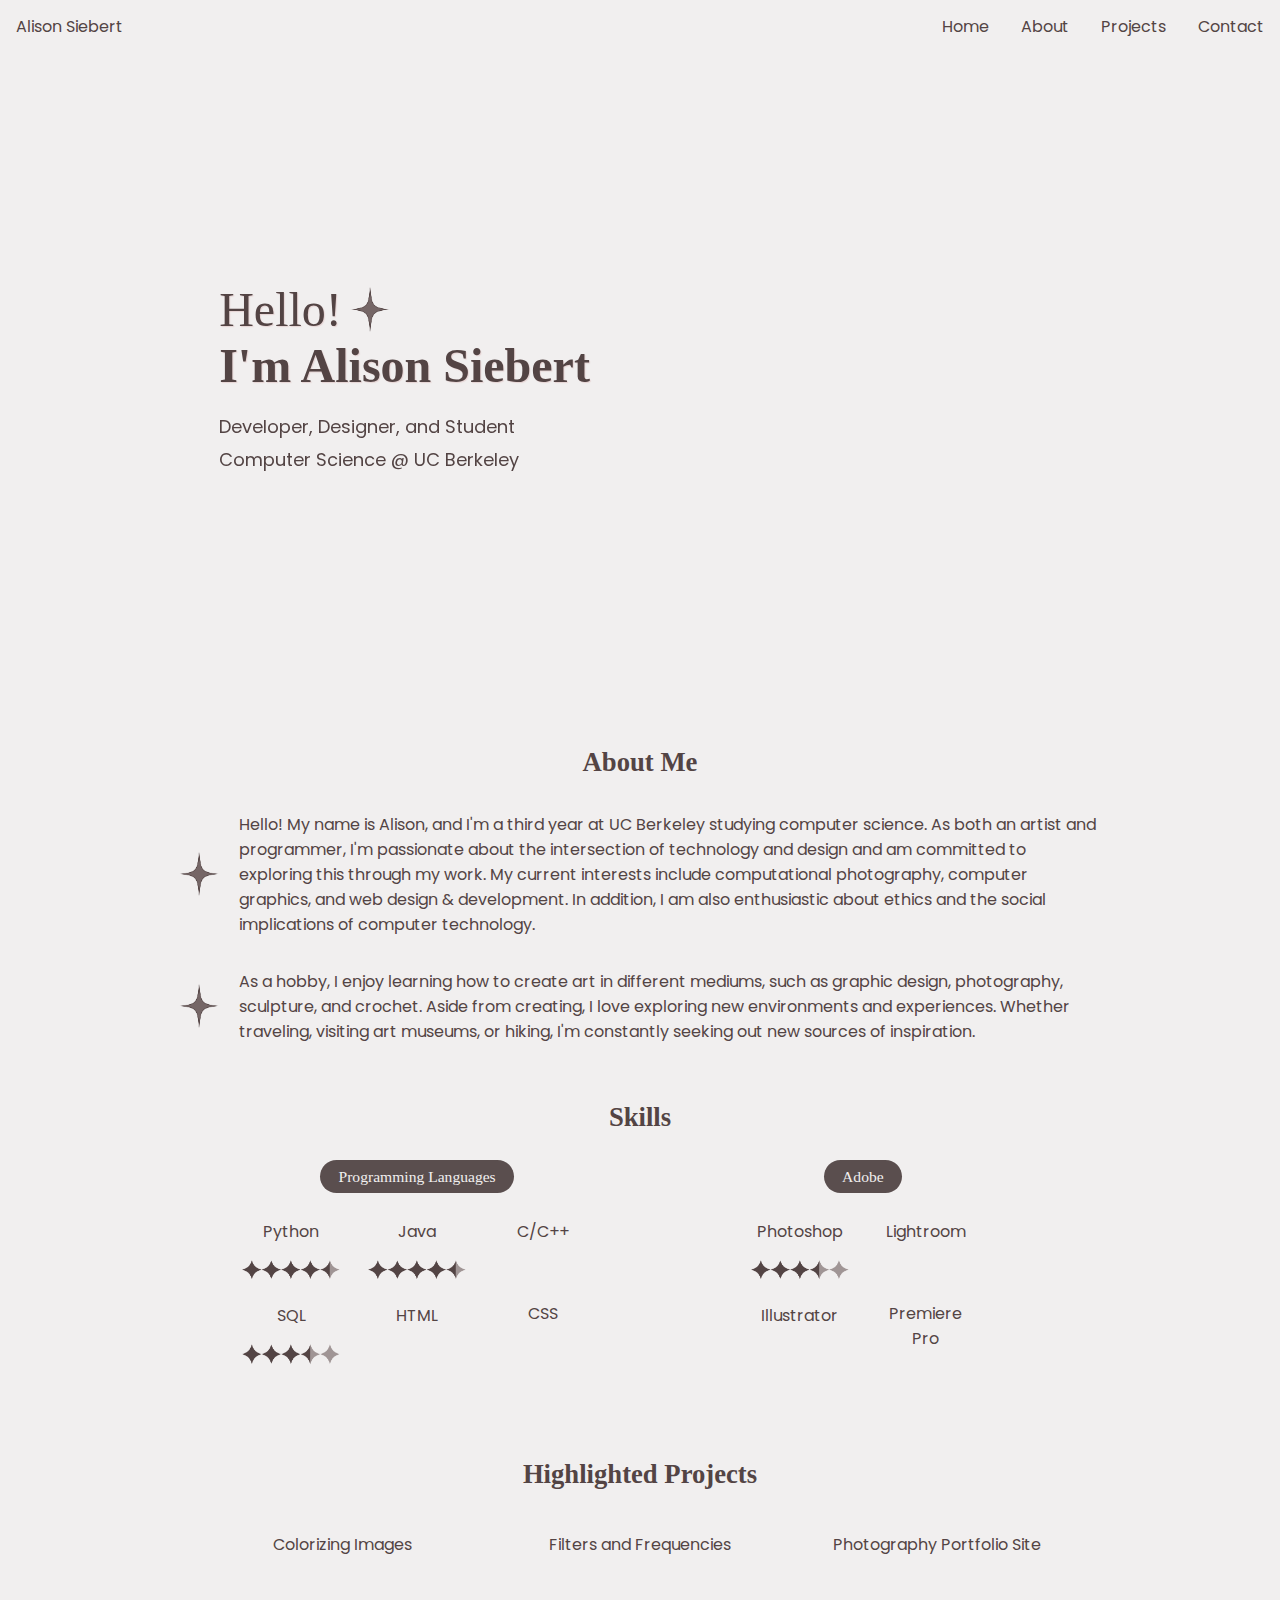
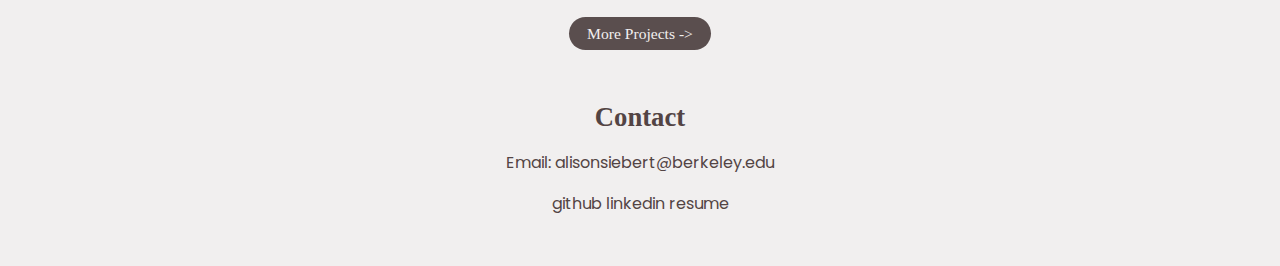
==== index.html @ b18b6dfb "Added button links and animation" ====
<!DOCTYPE html>
<html>
<head>
    <title>Alison Siebert</title>
    <link rel="icon" type="image/x-icon" href="assets/images/faviconc.png">
    <link rel="stylesheet" type="text/css" href="assets/css/style.css">
    <link rel="preconnect" href="https://fonts.googleapis.com">
    <link rel="preconnect" href="https://fonts.gstatic.com" crossorigin>
    <link href="https://fonts.googleapis.com/css2?family=Poppins:wght@400;500;700&family=Work+Sans:wght@300;400;500;600;700;800&display=swap" rel="stylesheet">
<head>
<body>
    <!--NAVIGATION BAR-->
    <div class="navbar">
        <a href="index.html">Alison Siebert</a>
        <div class="nav-right">
            <a href="index.html" id="curr-page">Home</a>
            <a href="#About">About</a>
            <a href="#Projects">Projects</a>
            <a href="#Contact">Contact</a>
            </div>
        </div>
    </div>

    <!--CONTENT-->
    <div class="content">
  
        <div class="home">
            <div class="home-text">
                <div class="container">
                    <h1 class="light">Hello!</h1> 
                    <img src="assets/images/star-medium.png" alt="" width="40px">
                </div>
                
                <h1><b>I'm Alison Siebert</b></h1>
                <p id="desc">Developer, Designer, and Student</p>
                <p id="desc">Computer Science @ UC Berkeley</p>
                
                <div class="sidexside">
                    <a href=""><img src="assets/images/email.png" alt="" width="70" class="button"></a>
                    <a href="https://github.com/asieb18"><img src="assets/images/g.png" alt="" width="70" class="button"></a>
                    <a href="http://linkedin.com/in/alison-siebert"><img src="assets/images/linkedin.png" alt="" width="70" class="button"></a>
                </div>
            </div>
            <div class="home-img">
                <img src="assets/images/campanile.jfif" alt="" width="700px" id="sather">
            </div>
        </div>


        <br id ="About">
        <br>
        <br>
        <br>
        <div id="title">
            <!--ABOUT ME: INTRODUCTION-->
            <center>
                <h2>About Me</h2></center>

                <div class="intro-text">
                    <div class="container">
                        <img src="assets/images/star-medium.png" alt="" width="40px">

                        <p>Hello! My name is Alison, and I'm a third year at UC Berkeley studying computer science. 
                            As both an artist and programmer, I'm passionate about the intersection of technology and design and am committed to exploring this through my work.
                            My current interests include computational photography, computer graphics, and web design & development. 
                            In addition, I am also enthusiastic about ethics and the social implications of computer technology.
                        </p>
                    </div>
                    <div class="container">
                        <img src="assets/images/star-medium.png" alt="" width="40px">

                        <p>
                            As a hobby, I enjoy learning how to create art in different mediums, such as graphic design, photography, sculpture, and crochet.
                            Aside from creating, I love exploring new environments and experiences. 
                            Whether traveling, visiting art museums, or hiking, I'm constantly seeking out new sources of inspiration.
                        </p>
                    </div>
                    <br>
                </div>
            
            
        </div>

        <center>
            <!--SKILLS-->

            <h2 id="Skills">Skills</h2>

            <div class="skill-row">
                <div class="skill-column">
            <h3><span>Programming Languages</span></h3>

            <div id="stars">
                <div class="row">
                    <div class="column">
                        <p>Python</p>
                        <img src="assets/images/fourhalf.png" alt="" width="100">
                        <p>SQL</p>
                        <img src="assets/images/threehalf.png" alt="" width="100">
                    </div>
                    <div class="column">
                        <p>Java</p>
                        <img src="assets/images/fourhalf.png" alt="" width="100">
                        <p>HTML</p>
                        <img src="assets/images/three.png" alt="" width="100">
                    </div>
                    <div class="column">
                        <p>C/C++</p>
                        <img src="assets/images/three.png" alt="" width="100">
                        <p>CSS</p>
                        <img src="assets/images/three.png" alt="" width="100">
                    </div>
                    <div class="column">
                    </div>
                </div>
            </div>

        </div>

            <br>

            <div class="skill-column">
            <h3><span>Adobe</span></h3>

            <div id="stars">
                <div class="row">
                    <div class="column">
                        <p>Photoshop</p>
                        <img src="assets/images/threehalf.png" alt="" width="100">
            
                        <p>Illustrator</p>
                        <img src="assets/images/three.png" alt="" width="100">
                    </div>
                    <div class="column">
                        <p>Lightroom</p>
                        <img src="assets/images/four.png" alt="" width="100">
            
                        <p>Premiere Pro</p>
                        <img src="assets/images/three.png" alt="" width="100">
                    </div>
                </div>
            </div>
        </div>
        </div>
            
            <br>
            <br>
            <!--informal skills: -->
            <!--professional interests: computer vision, computational photography, web dev/design-->
        </center>
        
        <center>
            <!--HIGHLIGHTED PROJECTS-->
            <!--CS194-26 PROJECTS 1-3-->

            <h2 id="Projects">Highlighted Projects</h2>

            <div class="projectflex">
                <div class="row">
                    <div class="proj-column">
                        <img src="assets/images/fill-later.jpg" alt="" width="300">
                        <figcaption><a href="https://inst.eecs.berkeley.edu/~cs194-26/fa22/upload/files/proj1/cs194-26-agt/">Colorizing Images</a></figcaption>
                    </div>
                    <div class="proj-column">
                        <img src="assets/images/fill-later.jpg" alt="" width="300">
                        <figcaption><a href="https://inst.eecs.berkeley.edu/~cs194-26/fa22/upload/files/proj2/cs194-26-agt/">Filters and Frequencies</a></figcaption>
                    </div>
                    <div class="proj-column">
                        <img src="assets/images/fill-later.png" alt="" width="300">
                        <figcaption><a href="asieb18.github.io/photography">Photography Portfolio Site</a></figcaption>
                    </div>
                </div>
            </div>
            <br>
            <br>

            <a href="projects.html"><h3><span>More Projects -></span></h3></a>
            <br>
        </center>
        

        <!--CONTACT SECTION-->
        <div class="contact">
            <center>
        
            <h2 id="Contact">Contact</h2>

            <p>Email: alisonsiebert@berkeley.edu</p>
            <a href="https://github.com/asieb18">github</a>
            <a href="https://www.linkedin.com/in/alison-siebert-79103a23a/">linkedin</a>
            <a href="#">resume</a>    
            <br>
        </center>
        </div>
        
        
    </div>
</body>
</html>
---- assets/css/style.css ----
body {
    margin: 0px;
    font-family: 'Poppins';
    font-size: 12pt;
    display: flex;
    flex-direction: column;
    background-color: #F1EFEF;
    color: #534444;
}

/*Navigation Bar*/
.navbar {
    display: fixed;
    overflow: hidden;
    background-color: #F1EFEF;
    width: 100%;
    position: fixed;
}

/*Content*/
.content {
    padding-left: 14%;
    padding-right: 14%;
    padding-top: 250px;
}

h1, h2, h3 {
    font-family: 'Playfair Display';
    line-height:0.8;
}

h1 {
    margin-top: 15px;
    font-size: 36pt;
    text-shadow: 1px 1px 1px #e6d4d4;
    margin-bottom: 28px;
}

.light {
    font-weight:400;
    padding: 0;
    margin: 0;
    padding-right: 8px;
}

h2 {
    font-size: 20pt;
}

/* Background bubble for subheaders */
h3 span {
    background-color: #5a4e4e;
    border-radius: 20px;
    color: #F1EFEF;
    padding: 8px;
    padding-left: 18px;
    padding-right: 18px;
    text-decoration: none;
    font-weight: lighter;
    font-size: smaller;
}

#desc {
    font-size: large;
    margin: 0.1px;
    padding-bottom: 5px;
}

/* underlines current navbar page 
#curr-page {
    border-bottom: 1px solid #534444;
}
*/

/* Image text side by side */
.container {
    display: flex;
    align-items: center;
}

.home {
    display: flex;
    align-items: center;
}

#sather {

    border-radius: 200px;
}
/* home section */
.home {
    padding-bottom: 150px;
    padding-left: 40px;
}
   
/* all links */
a {
    text-decoration: none;
    color: #534444;
}

/* Links inside the navbar */
.navbar a {
    float: left;
    font-size: 12pt;
    color: #534444;
    text-align: center;
    padding: 14px 16px;
    text-decoration: none;
    
}

.nav-right {
    float: right;
}

.row {
    display: flex;
    flex-wrap: wrap;
    padding: 0 15px;
    justify-content: center;
}

/* Create four equal columns that sits next to each other */
.column {
    flex: 25%;
    max-width: 26%;
    padding: 0 12px;
}

.skill-row {
    display: flex;
    flex-wrap: wrap;
    padding: 0 15px;
    justify-content: center;
}

/* Create four equal columns that sits next to each other */
.skill-column {
    flex: 25%;
    max-width: 100%;
    padding: 0 12px;
}


.proj-column {
    flex: 10%;
    max-width: 100%;
    padding: 0 0;
}



/* Responsive layout - makes the two columns stack on top of each other instead of next to each other */
@media screen and (max-width: 600px) {
    .column {
    flex: 50%;
    max-width: 50%;
    }
}

/* Responsive layout - makes the two columns stack on top of each other instead of next to each other */
@media screen and (max-width: 1100px) {
    .skill-column {
    flex: 100%;
    max-width: 100%;
    }
}


/* SECTION PADDING */
.contact {
    margin-bottom: 50px;
}

.intro-text p {
    padding-left: 20px;
}

.home {
    position: relative;
    width: 460px;
    height: 230px;
}
.home-text {
    position: absolute;
    width: 100%;
    padding-top: 60px;
}

.home-img {
    z-index:-1;
    padding-left: 350px;
}

/* buttons for socials */
.sidexside {
    padding-left: 35px;
}

.button { 
    transition: all .2s ease-in-out; 
}
    
.button:hover { 
    transform: scale(1.12); 
}

/* The dropdown container 
.dropdown {
    float: left;
    overflow: hidden;
}

/* Dropdown button 
.dropdown .dropbtn {
    font-size: 16pt;
    border: none;
    outline: none;
    color: white;
    padding: 14px 16px;
    background-color: inherit;
    font-family: inherit; /* Important for vertical align on mobile phones 
    margin: 0; /* Important for vertical align on mobile phones 
}

/* Add a red background color to navbar links on hover
.navbar a:hover, .dropdown:hover .dropbtn {
    background-color: rgb(0, 0, 0);
}


/* Dropdown content (hidden by default) *
.dropdown-content {
    display: none;
    position: absolute;
    background-color: #f9f9f9;
    min-width: 160px;
    box-shadow: 0px 8px 16px 0px rgba(0,0,0,0.2);
    z-index: 1;
}

/* Links inside the dropdown *
.dropdown-content a {
    float: none;
    color: black;
    padding: 12px 16px;
    text-decoration: none;
    display: block;
    text-align: left;
}

/* Add a grey background color to dropdown links on hover *
.dropdown-content a:hover {
    background-color: #ddd;
}

/* Show the dropdown menu on hover /
.dropdown:hover .dropdown-content {
    display: block;
}

*/
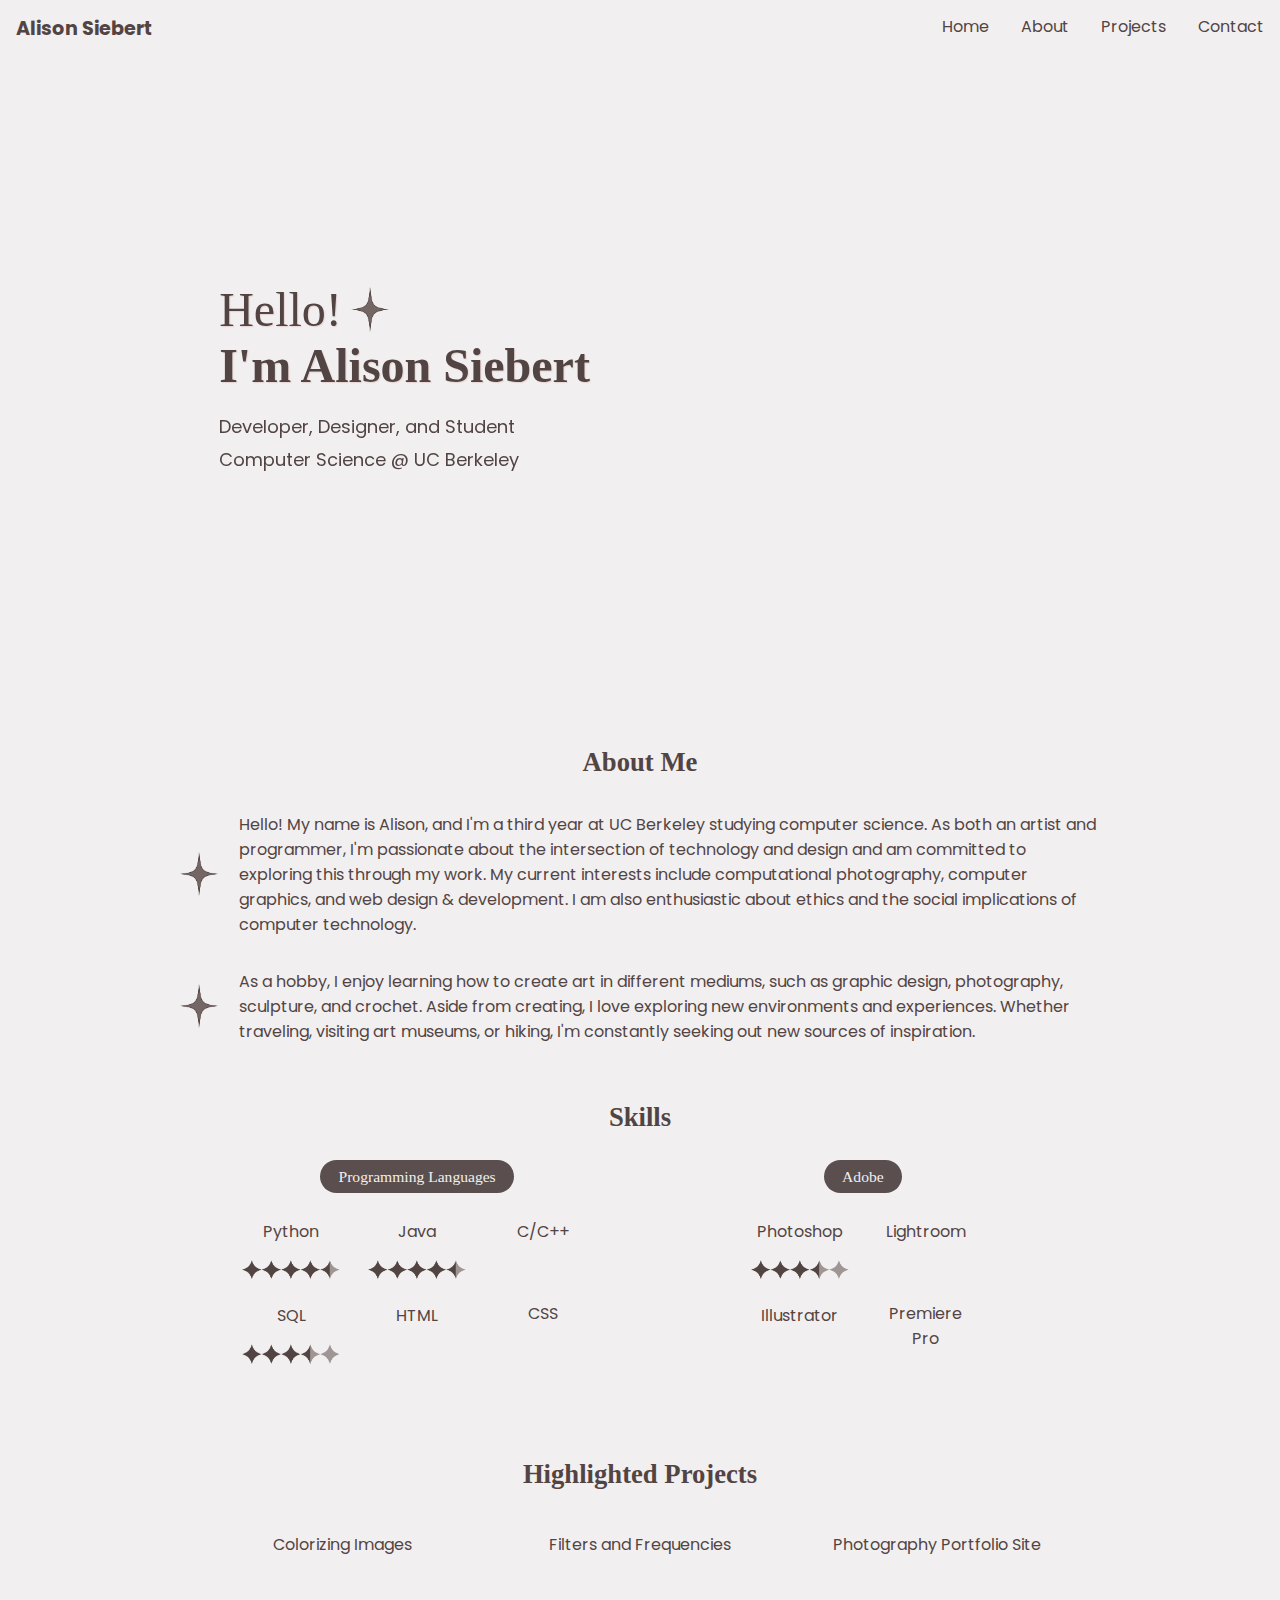
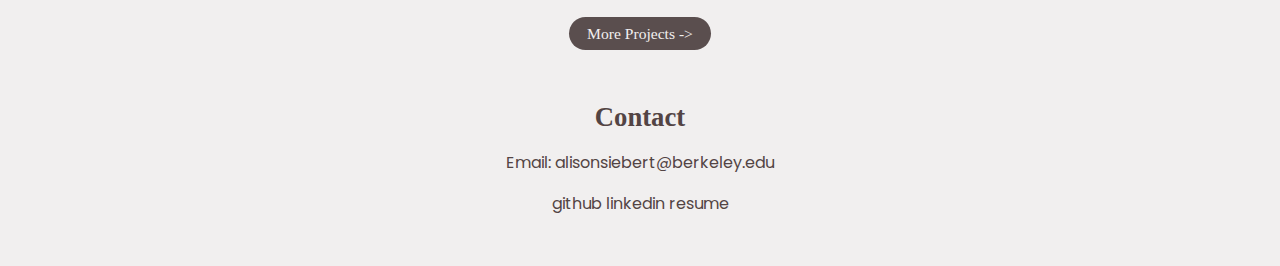
==== commit e6aa61bb: "fixed navbar overlap issue" ====
--- a/index.html
+++ b/index.html
@@ -11,7 +11,7 @@
 <body>
     <!--NAVIGATION BAR-->
     <div class="navbar">
-        <a href="index.html">Alison Siebert</a>
+        <a href="index.html" id="name">Alison Siebert</a>
         <div class="nav-right">
             <a href="index.html" id="curr-page">Home</a>
             <a href="#About">About</a>
@@ -36,7 +36,7 @@
                 <p id="desc">Computer Science @ UC Berkeley</p>
                 
                 <div class="sidexside">
-                    <a href=""><img src="assets/images/email.png" alt="" width="70" class="button"></a>
+                    <a href="mailto:alisonsiebert@berkeley.edu"><img src="assets/images/email.png" alt="" width="70" class="button"></a>
                     <a href="https://github.com/asieb18"><img src="assets/images/g.png" alt="" width="70" class="button"></a>
                     <a href="http://linkedin.com/in/alison-siebert"><img src="assets/images/linkedin.png" alt="" width="70" class="button"></a>
                 </div>
@@ -63,7 +63,7 @@
                         <p>Hello! My name is Alison, and I'm a third year at UC Berkeley studying computer science. 
                             As both an artist and programmer, I'm passionate about the intersection of technology and design and am committed to exploring this through my work.
                             My current interests include computational photography, computer graphics, and web design & development. 
-                            In addition, I am also enthusiastic about ethics and the social implications of computer technology.
+                            I am also enthusiastic about ethics and the social implications of computer technology.
                         </p>
                     </div>
                     <div class="container">
@@ -167,7 +167,7 @@
                     </div>
                     <div class="proj-column">
                         <img src="assets/images/fill-later.png" alt="" width="300">
-                        <figcaption><a href="asieb18.github.io/photography">Photography Portfolio Site</a></figcaption>
+                        <figcaption><a href="https://asieb18.github.io/photography">Photography Portfolio Site</a></figcaption>
                     </div>
                 </div>
             </div>
@@ -187,7 +187,7 @@
 
             <p>Email: alisonsiebert@berkeley.edu</p>
             <a href="https://github.com/asieb18">github</a>
-            <a href="https://www.linkedin.com/in/alison-siebert-79103a23a/">linkedin</a>
+            <a href="https://www.linkedin.com/in/alison-siebert/">linkedin</a>
             <a href="#">resume</a>    
             <br>
         </center>
--- a/assets/css/style.css
+++ b/assets/css/style.css
@@ -34,6 +34,11 @@
     font-size: 36pt;
     text-shadow: 1px 1px 1px #e6d4d4;
     margin-bottom: 28px;
+}
+
+.navbar #name {
+    font-size: larger;
+    font-weight: bold;
 }
 
 .light {
@@ -167,6 +172,11 @@
     }
 }
 
+@media screen and (max-width: 1100px) {
+    .home-img {
+    padding-left: 40px;
+    }
+}
 
 /* SECTION PADDING */
 .contact {
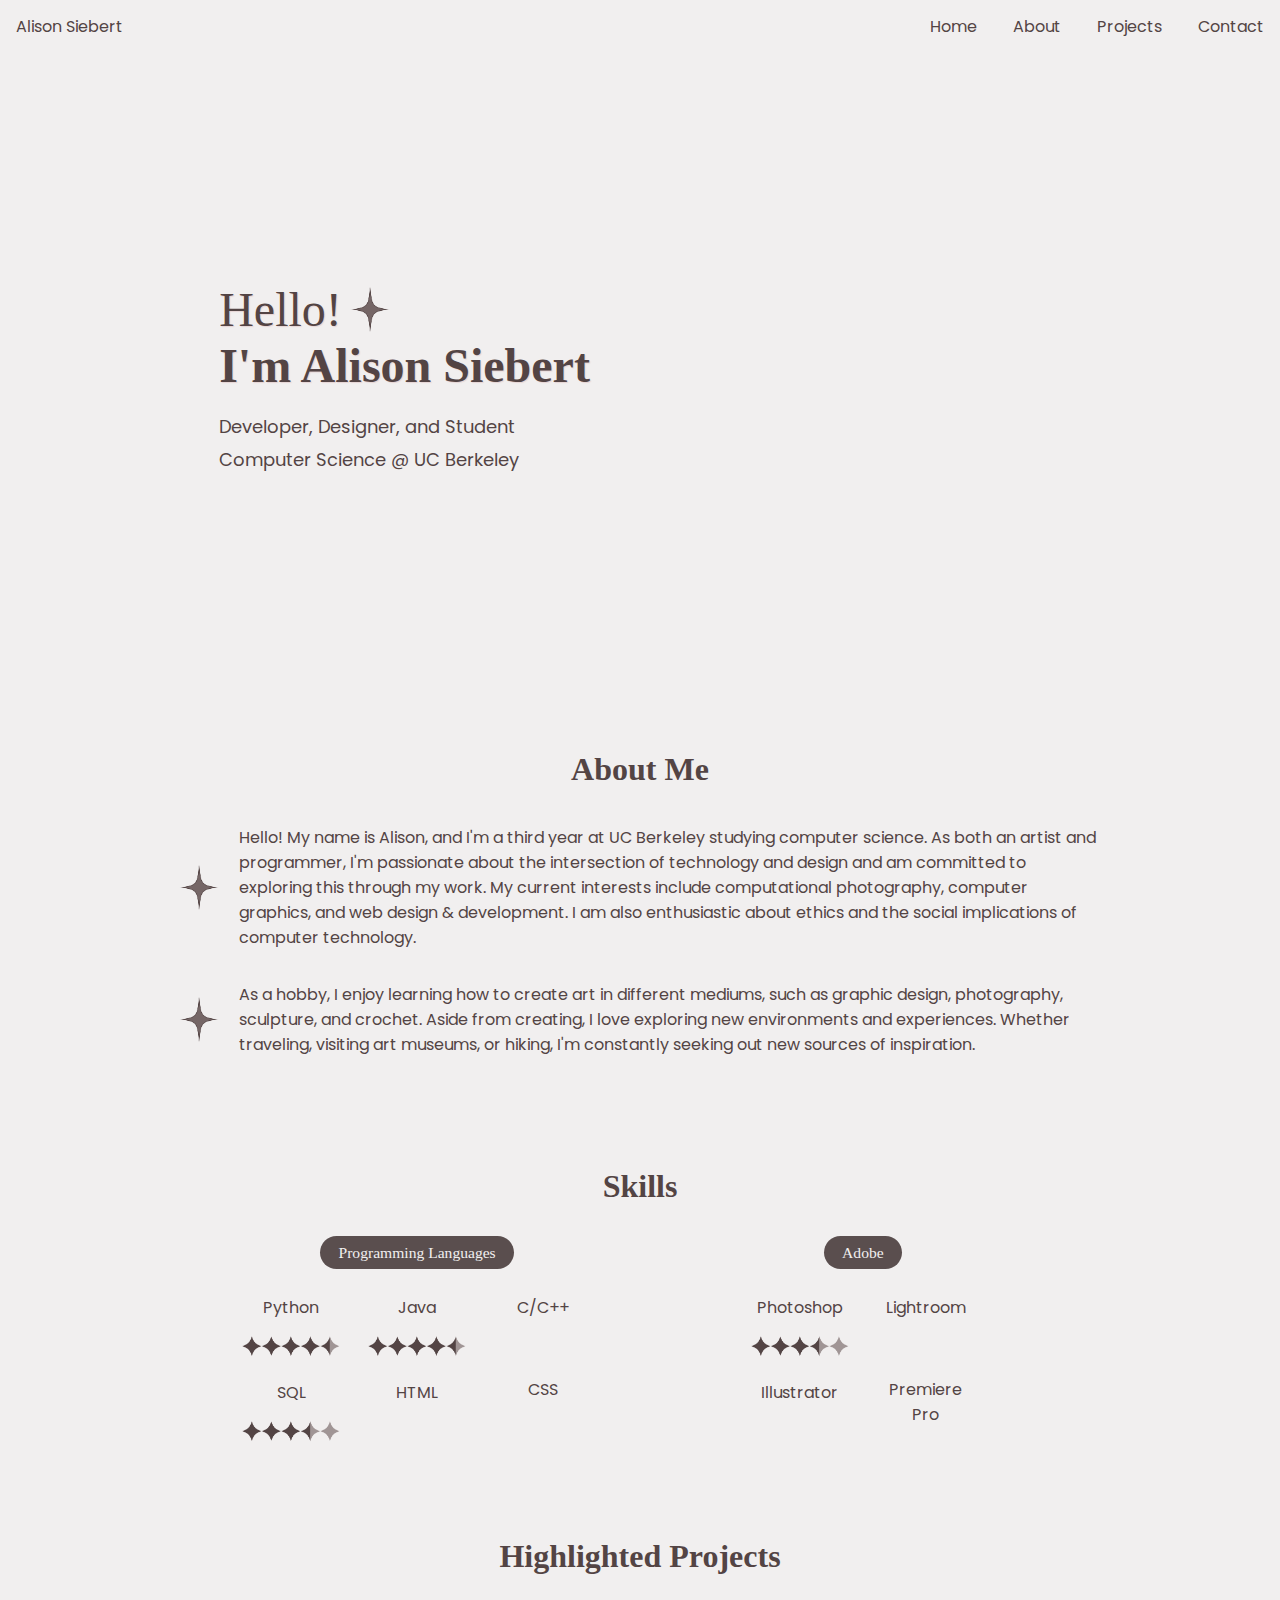
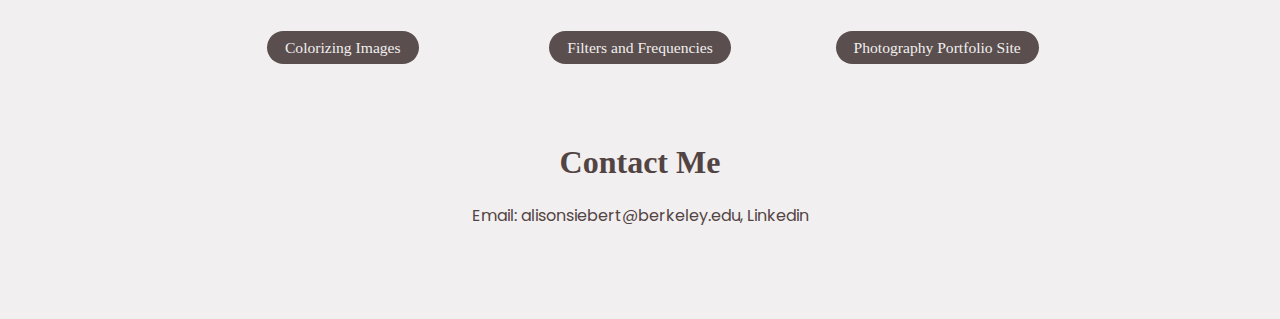
==== commit 13a26bcc: "Simplified site" ====
--- a/index.html
+++ b/index.html
@@ -9,14 +9,31 @@
     <link href="https://fonts.googleapis.com/css2?family=Poppins:wght@400;500;700&family=Work+Sans:wght@300;400;500;600;700;800&display=swap" rel="stylesheet">
 <head>
 <body>
-    <!--NAVIGATION BAR-->
+    <!--NAVIGATION BAR--
     <div class="navbar">
-        <a href="index.html" id="name">Alison Siebert</a>
+        <!--<a href="index.html" id="name">Alison Siebert</a>--
         <div class="nav-right">
-            <a href="index.html" id="curr-page">Home</a>
-            <a href="#About">About</a>
-            <a href="#Projects">Projects</a>
-            <a href="#Contact">Contact</a>
+            <center>
+                <a href="index.html" id="curr-page">HOME</a>
+                <a href="#About">ABOUT</a>
+                <a href="#Skills">SKILLS</a>
+                <a href="#Projects">PROJECTS</a>
+                <a href="#Contact">CONTACT</a>
+            </center>
+            
+        </div>
+    </div>
+-->
+
+    <div class="navbar">
+        <div class="nav-left">
+            <a href="index.html">Alison Siebert</a>
+        </div>
+        <div class="nav-right">
+            <a href="index.html">Home</a>
+            <a href="index.html">About</a>
+            <a href="index.html">Projects</a>
+            <a href="index.html">Contact</a>
             </div>
         </div>
     </div>
@@ -84,7 +101,9 @@
         <center>
             <!--SKILLS-->
 
-            <h2 id="Skills">Skills</h2>
+            <br id="Skills">
+            <br>
+            <h2>Skills</h2>
 
             <div class="skill-row">
                 <div class="skill-column">
@@ -159,23 +178,25 @@
                 <div class="row">
                     <div class="proj-column">
                         <img src="assets/images/fill-later.jpg" alt="" width="300">
-                        <figcaption><a href="https://inst.eecs.berkeley.edu/~cs194-26/fa22/upload/files/proj1/cs194-26-agt/">Colorizing Images</a></figcaption>
+                        <figcaption><a href="https://inst.eecs.berkeley.edu/~cs194-26/fa22/upload/files/proj1/cs194-26-agt/"><h3><span>Colorizing Images</span></h3></a></figcaption>
                     </div>
                     <div class="proj-column">
                         <img src="assets/images/fill-later.jpg" alt="" width="300">
-                        <figcaption><a href="https://inst.eecs.berkeley.edu/~cs194-26/fa22/upload/files/proj2/cs194-26-agt/">Filters and Frequencies</a></figcaption>
+                        <figcaption><a href="https://inst.eecs.berkeley.edu/~cs194-26/fa22/upload/files/proj2/cs194-26-agt/"><h3><span>Filters and Frequencies</span></h3></a></figcaption>
                     </div>
                     <div class="proj-column">
                         <img src="assets/images/fill-later.png" alt="" width="300">
-                        <figcaption><a href="https://asieb18.github.io/photography">Photography Portfolio Site</a></figcaption>
-                    </div>
-                </div>
-            </div>
-            <br>
-            <br>
-
-            <a href="projects.html"><h3><span>More Projects -></span></h3></a>
-            <br>
+                        <figcaption><a href="https://asieb18.github.io/photography"><h3><span>Photography Portfolio Site</span></h3></a></figcaption>
+                    </div>
+                </div>
+            </div>
+            <br>
+            <br>
+
+            <!--            
+                <a href="projects.html"><h3><span>More Projects -></span></h3></a>
+            -->
+            
         </center>
         
 
@@ -183,13 +204,14 @@
         <div class="contact">
             <center>
         
-            <h2 id="Contact">Contact</h2>
-
-            <p>Email: alisonsiebert@berkeley.edu</p>
-            <a href="https://github.com/asieb18">github</a>
-            <a href="https://www.linkedin.com/in/alison-siebert/">linkedin</a>
-            <a href="#">resume</a>    
-            <br>
+            <h2 id="Contact">Contact Me</h2>
+
+            <p>Email: alisonsiebert@berkeley.edu, 
+                <a href="https://www.linkedin.com/in/alison-siebert/">Linkedin</a>
+            </p>
+            
+            <br>
+      
         </center>
         </div>
         
--- a/assets/css/style.css
+++ b/assets/css/style.css
@@ -15,6 +15,7 @@
     background-color: #F1EFEF;
     width: 100%;
     position: fixed;
+    z-index:1;
 }
 
 /*Content*/
@@ -38,7 +39,7 @@
 
 .navbar #name {
     font-size: larger;
-    font-weight: bold;
+    font-family: 'Playfair Display';
 }
 
 .light {
@@ -49,7 +50,7 @@
 }
 
 h2 {
-    font-size: 20pt;
+    font-size: 24pt;
 }
 
 /* Background bubble for subheaders */
@@ -89,7 +90,6 @@
 }
 
 #sather {
-
     border-radius: 200px;
 }
 /* home section */
@@ -106,17 +106,22 @@
 
 /* Links inside the navbar */
 .navbar a {
-    float: left;
     font-size: 12pt;
     color: #534444;
     text-align: center;
     padding: 14px 16px;
     text-decoration: none;
-    
+    display: inline-block;
+    list-style-type: none;
+    font-weight: 400;
+}
+
+.nav-left {
+    float:left;
 }
 
 .nav-right {
-    float: right;
+    float:right;
 }
 
 .row {
@@ -169,6 +174,9 @@
     .skill-column {
     flex: 100%;
     max-width: 100%;
+    }
+    .proj-column {
+        flex: 100%;
     }
 }
 
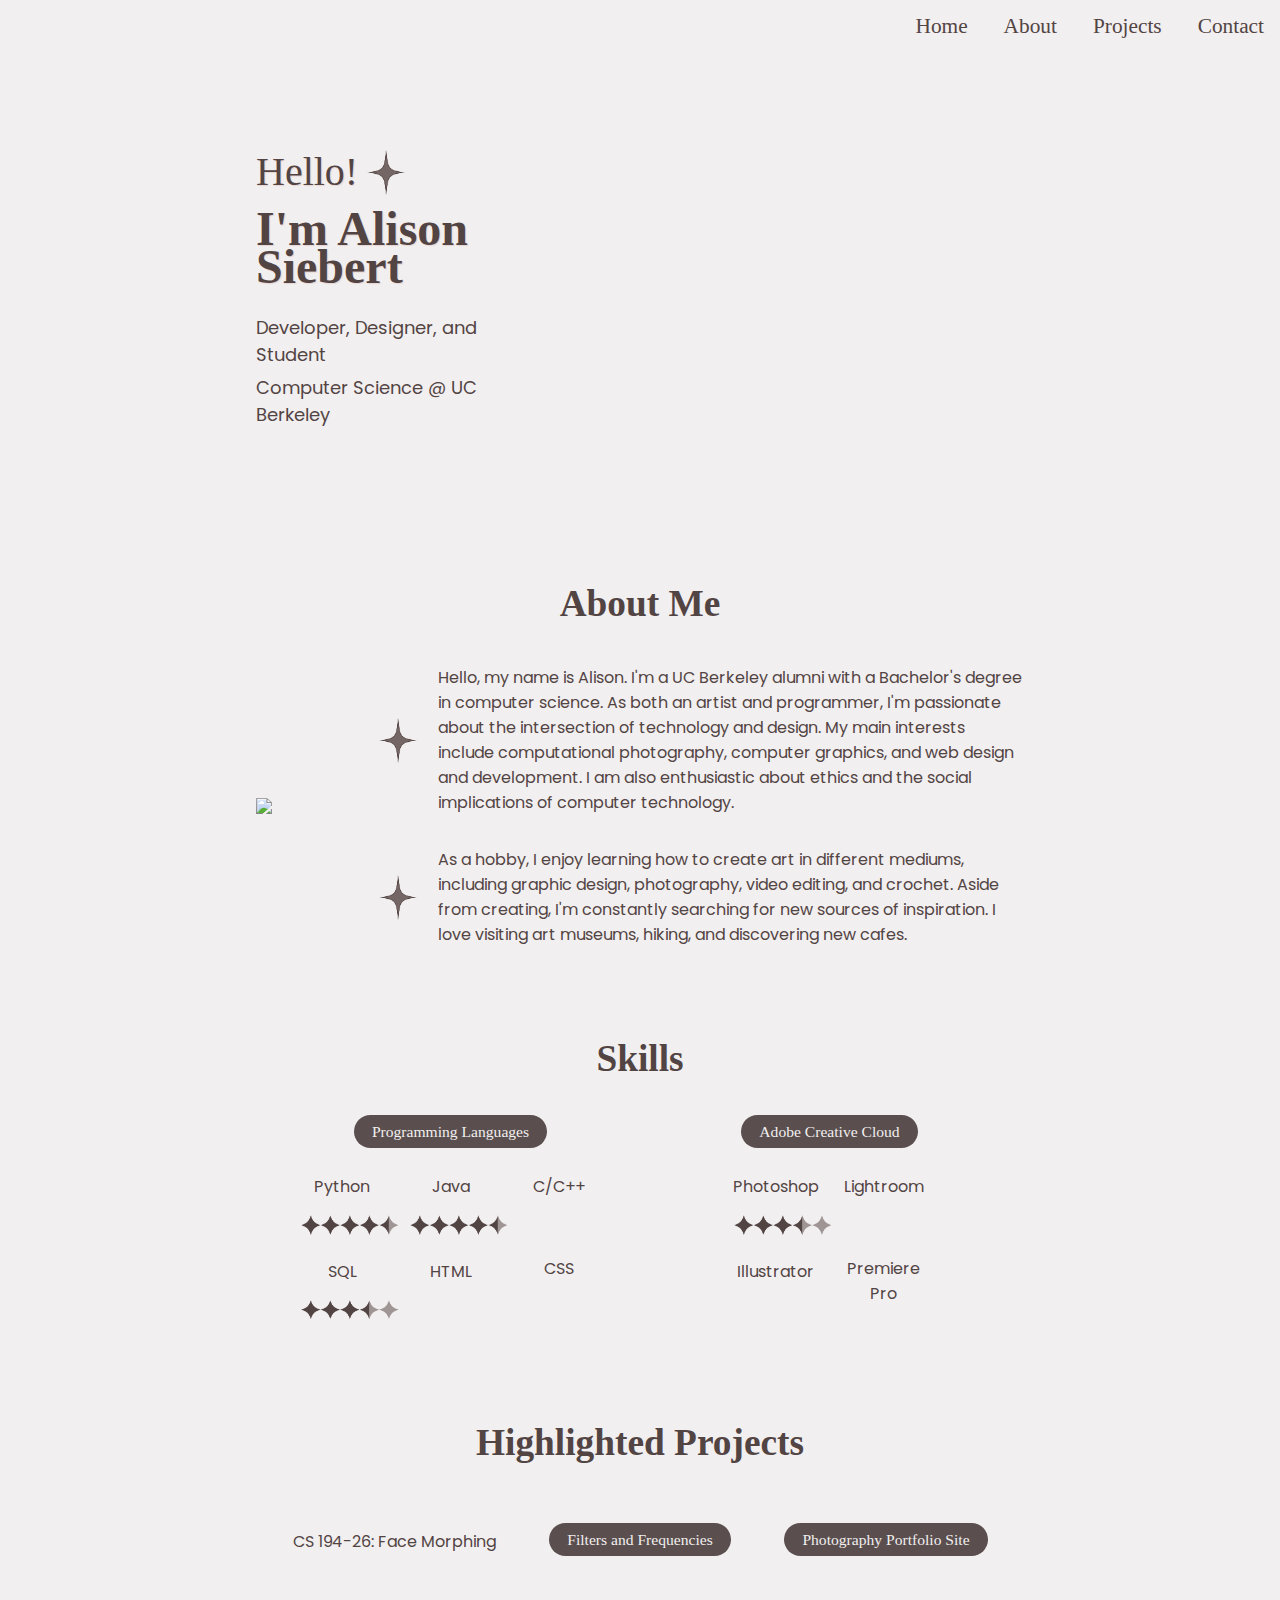
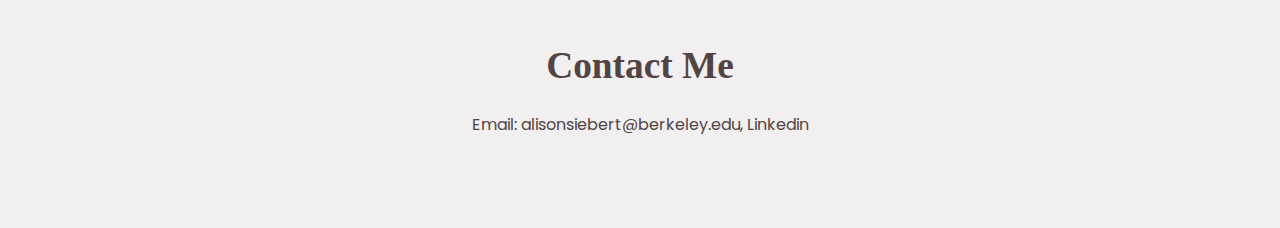
==== commit d3c3ea75: "centered + added projects" ====
--- a/index.html
+++ b/index.html
@@ -27,7 +27,7 @@
 
     <div class="navbar">
         <div class="nav-left">
-            <a href="index.html">Alison Siebert</a>
+            <img src="assets/images/faviconc.png" alt="" width="40px">
         </div>
         <div class="nav-right">
             <a href="index.html">Home</a>
@@ -59,7 +59,7 @@
                 </div>
             </div>
             <div class="home-img">
-                <img src="assets/images/campanile.jfif" alt="" width="700px" id="sather">
+                <img src="assets/images/portrait.png" alt="" width="480px">
             </div>
         </div>
 
@@ -72,25 +72,28 @@
             <!--ABOUT ME: INTRODUCTION-->
             <center>
                 <h2>About Me</h2></center>
-
-                <div class="intro-text">
-                    <div class="container">
-                        <img src="assets/images/star-medium.png" alt="" width="40px">
-
-                        <p>Hello! My name is Alison, and I'm a third year at UC Berkeley studying computer science. 
-                            As both an artist and programmer, I'm passionate about the intersection of technology and design and am committed to exploring this through my work.
-                            My current interests include computational photography, computer graphics, and web design & development. 
-                            I am also enthusiastic about ethics and the social implications of computer technology.
-                        </p>
-                    </div>
-                    <div class="container">
-                        <img src="assets/images/star-medium.png" alt="" width="40px">
-
-                        <p>
-                            As a hobby, I enjoy learning how to create art in different mediums, such as graphic design, photography, sculpture, and crochet.
-                            Aside from creating, I love exploring new environments and experiences. 
-                            Whether traveling, visiting art museums, or hiking, I'm constantly seeking out new sources of inspiration.
-                        </p>
+                
+                <div class="container">
+                    <img src="assets/images/aboutme.png" width="350px">
+                    <div class="intro-text">
+                        <div class="container">
+                            <img src="assets/images/star-medium.png" alt="" width="40px">
+
+                            <p>Hello, my name is Alison. I'm a UC Berkeley alumni with a Bachelor's degree in computer science. 
+                                As both an artist and programmer, I'm passionate about the intersection of technology and design.
+                                My main interests include computational photography, computer graphics, and web design and development. 
+                                I am also enthusiastic about ethics and the social implications of computer technology.
+                            </p>
+                        </div>
+                        <div class="container">
+                            <img src="assets/images/star-medium.png" alt="" width="40px">
+
+                            <p>
+                                As a hobby, I enjoy learning how to create art in different mediums, including graphic design, photography, video editing, and crochet.
+                                Aside from creating, I'm constantly searching for new sources of inspiration.
+                                I love visiting art museums, hiking, and discovering new cafes.
+                            </p>
+                        </div>
                     </div>
                     <br>
                 </div>
@@ -139,7 +142,7 @@
             <br>
 
             <div class="skill-column">
-            <h3><span>Adobe</span></h3>
+            <h3><span>Adobe Creative Cloud</span></h3>
 
             <div id="stars">
                 <div class="row">
@@ -177,12 +180,12 @@
             <div class="projectflex">
                 <div class="row">
                     <div class="proj-column">
-                        <img src="assets/images/fill-later.jpg" alt="" width="300">
-                        <figcaption><a href="https://inst.eecs.berkeley.edu/~cs194-26/fa22/upload/files/proj1/cs194-26-agt/"><h3><span>Colorizing Images</span></h3></a></figcaption>
+                        <img src="assets/images/jk.png" alt="" width="300">
+                        <figcaption><a href="https://asieb18.github.io/Face-Morphing"><p><span>CS 194-26: Face Morphing</span></p></a></figcaption>
                     </div>
                     <div class="proj-column">
                         <img src="assets/images/fill-later.jpg" alt="" width="300">
-                        <figcaption><a href="https://inst.eecs.berkeley.edu/~cs194-26/fa22/upload/files/proj2/cs194-26-agt/"><h3><span>Filters and Frequencies</span></h3></a></figcaption>
+                        <figcaption><a href="https://asieb18.github.io/194-26-Project-1/"><h3><span>Filters and Frequencies</span></h3></a></figcaption>
                     </div>
                     <div class="proj-column">
                         <img src="assets/images/fill-later.png" alt="" width="300">
--- a/assets/css/style.css
+++ b/assets/css/style.css
@@ -10,6 +10,7 @@
 
 /*Navigation Bar*/
 .navbar {
+    font-family: 'Playfair Display';
     display: fixed;
     overflow: hidden;
     background-color: #F1EFEF;
@@ -20,9 +21,57 @@
 
 /*Content*/
 .content {
-    padding-left: 14%;
-    padding-right: 14%;
-    padding-top: 250px;
+    padding-left: 20%;
+    padding-right: 20%;
+    padding-top: 150px;
+}
+
+
+/* SECTION PADDING */
+.contact {
+    margin-bottom: 50px;
+}
+
+.intro-text {
+    padding-left: 50px;
+}
+
+.intro-text p {
+    padding-left: 20px;
+}
+
+/* home section */
+
+/* Flexbox container for home section */
+.home {
+    display: flex;
+    align-items: center;
+    justify-content: center;
+    flex-direction: row; /* Align items horizontally */
+}
+
+/* Style for text section */
+.home-text {
+    text-align: left;
+}
+
+/* Center the image within the home-img container */
+.home-img img {
+    display: block;
+    margin: 0 auto;
+}
+
+/* buttons for socials */
+.sidexside {
+    padding-left: 35px;
+}
+
+.button { 
+    transition: all .2s ease-in-out; 
+}
+    
+.button:hover { 
+    transform: scale(1.12); 
 }
 
 h1, h2, h3 {
@@ -37,12 +86,8 @@
     margin-bottom: 28px;
 }
 
-.navbar #name {
-    font-size: larger;
-    font-family: 'Playfair Display';
-}
-
 .light {
+    font-size: 30pt;
     font-weight:400;
     padding: 0;
     margin: 0;
@@ -50,7 +95,7 @@
 }
 
 h2 {
-    font-size: 24pt;
+    font-size: 28pt;
 }
 
 /* Background bubble for subheaders */
@@ -84,19 +129,6 @@
     align-items: center;
 }
 
-.home {
-    display: flex;
-    align-items: center;
-}
-
-#sather {
-    border-radius: 200px;
-}
-/* home section */
-.home {
-    padding-bottom: 150px;
-    padding-left: 40px;
-}
    
 /* all links */
 a {
@@ -106,7 +138,7 @@
 
 /* Links inside the navbar */
 .navbar a {
-    font-size: 12pt;
+    font-size: 16pt;
     color: #534444;
     text-align: center;
     padding: 14px 16px;
@@ -118,6 +150,8 @@
 
 .nav-left {
     float:left;
+    padding: 10px;
+    padding-left: 20px;
 }
 
 .nav-right {
@@ -141,7 +175,7 @@
 .skill-row {
     display: flex;
     flex-wrap: wrap;
-    padding: 0 15px;
+    padding: 0 5px;
     justify-content: center;
 }
 
@@ -186,43 +220,6 @@
     }
 }
 
-/* SECTION PADDING */
-.contact {
-    margin-bottom: 50px;
-}
-
-.intro-text p {
-    padding-left: 20px;
-}
-
-.home {
-    position: relative;
-    width: 460px;
-    height: 230px;
-}
-.home-text {
-    position: absolute;
-    width: 100%;
-    padding-top: 60px;
-}
-
-.home-img {
-    z-index:-1;
-    padding-left: 350px;
-}
-
-/* buttons for socials */
-.sidexside {
-    padding-left: 35px;
-}
-
-.button { 
-    transition: all .2s ease-in-out; 
-}
-    
-.button:hover { 
-    transform: scale(1.12); 
-}
 
 /* The dropdown container 
 .dropdown {
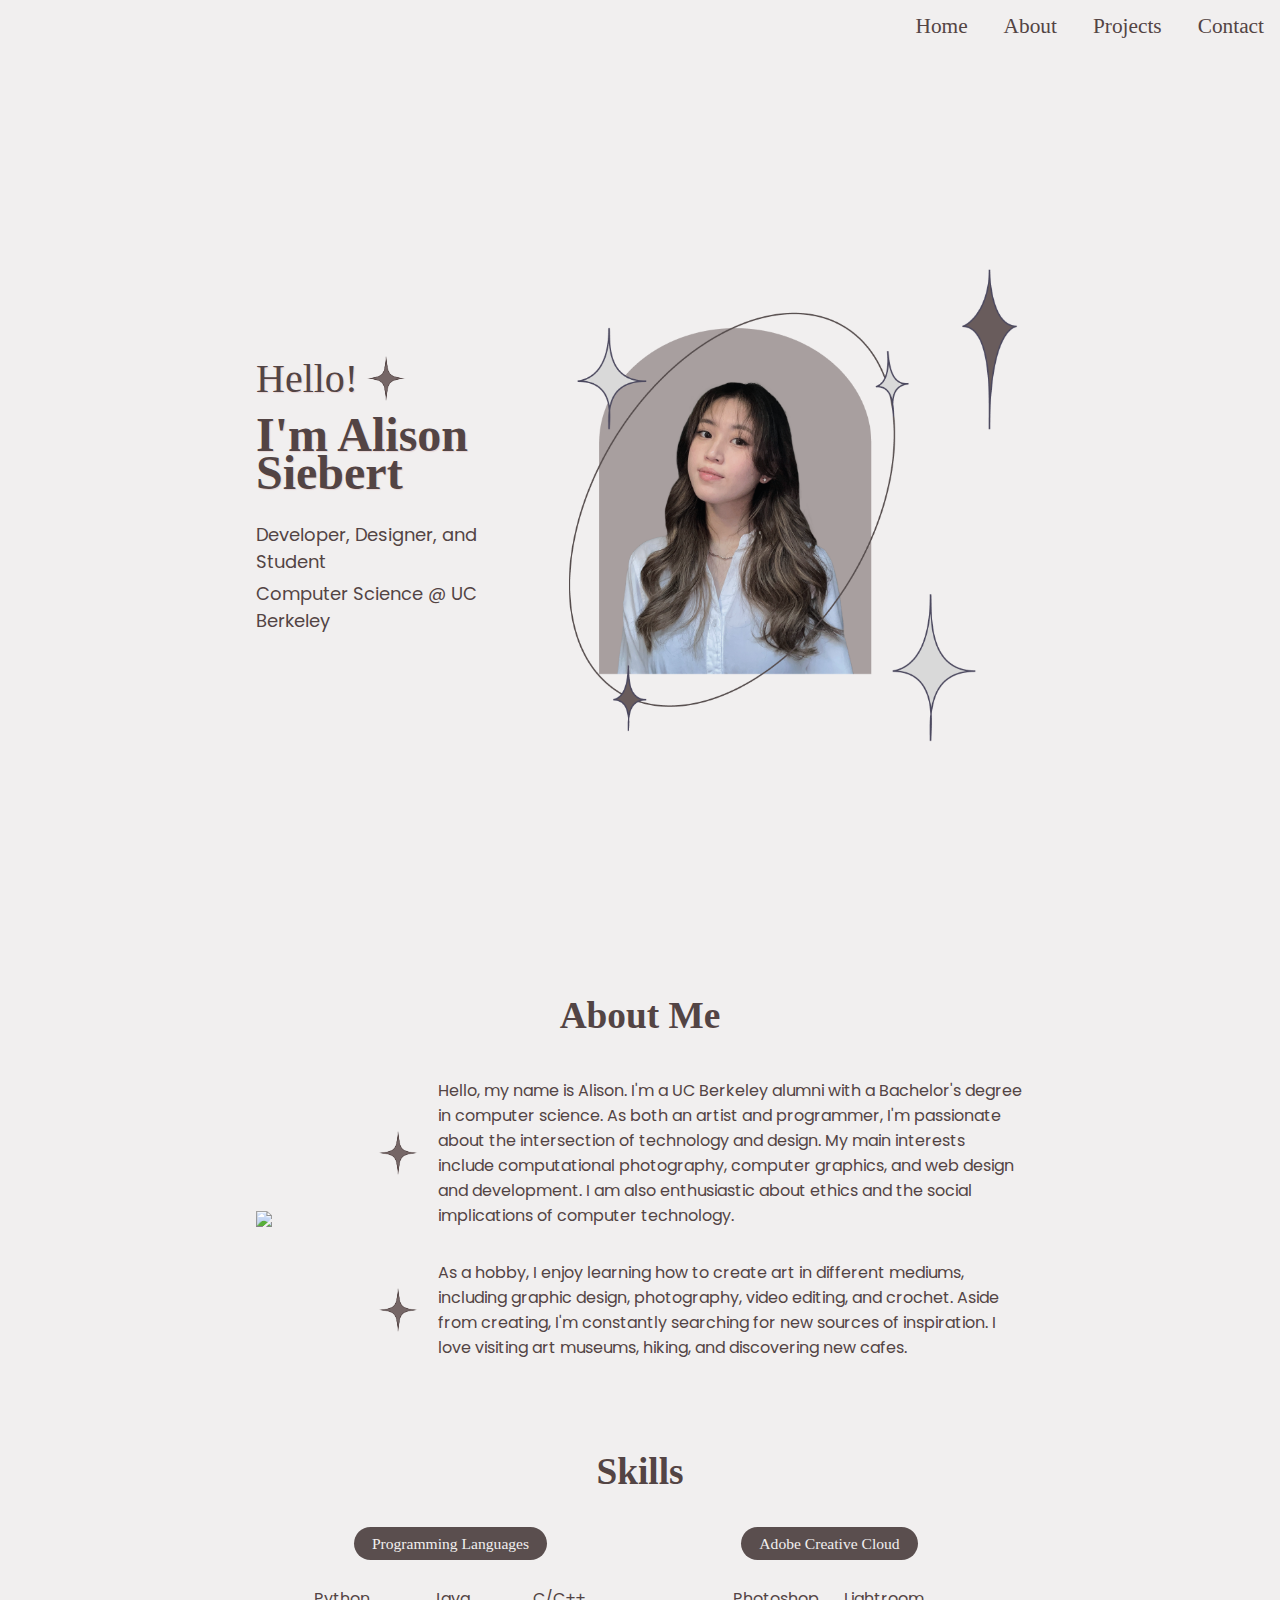
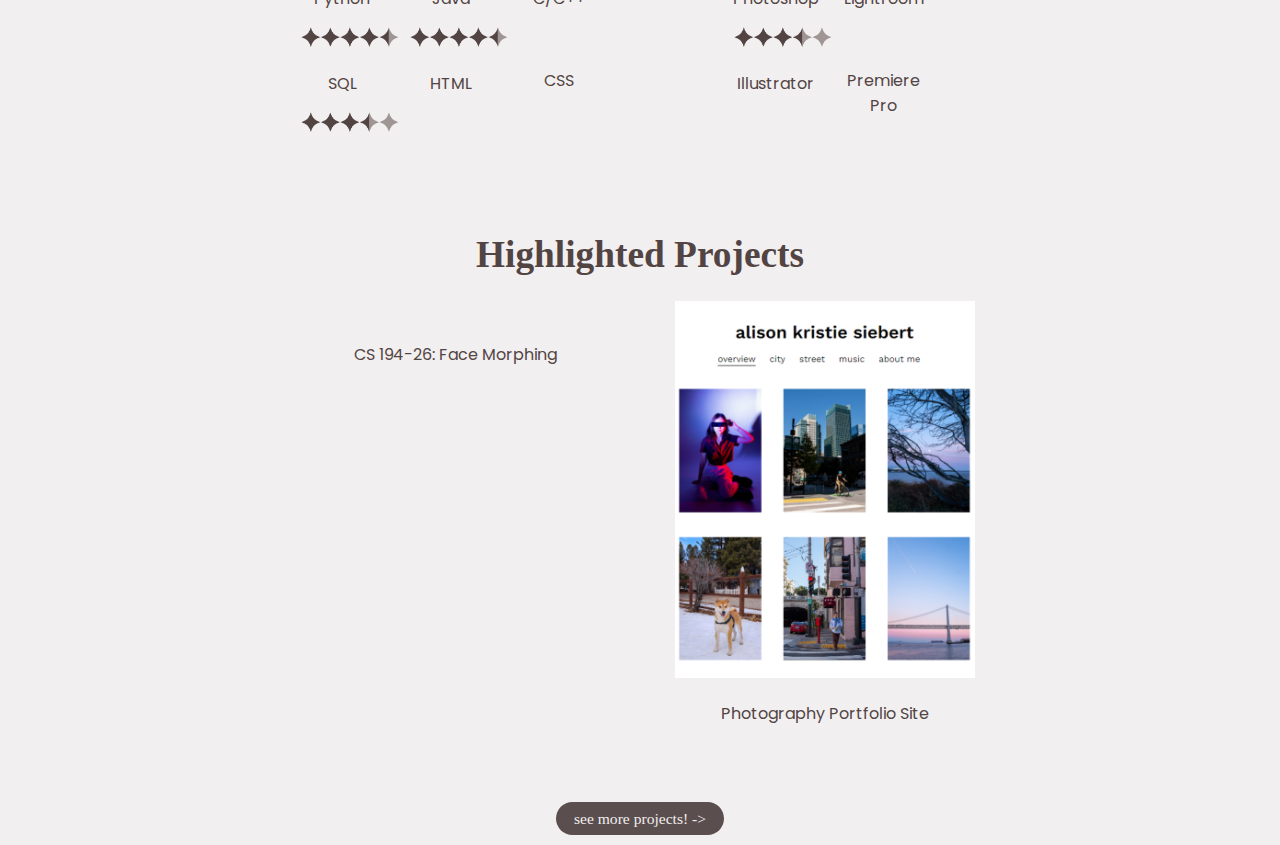
==== commit 8a9e39d2: "Updated Projects" ====
--- a/index.html
+++ b/index.html
@@ -184,26 +184,27 @@
                         <figcaption><a href="https://asieb18.github.io/Face-Morphing"><p><span>CS 194-26: Face Morphing</span></p></a></figcaption>
                     </div>
                     <div class="proj-column">
-                        <img src="assets/images/fill-later.jpg" alt="" width="300">
-                        <figcaption><a href="https://asieb18.github.io/194-26-Project-1/"><h3><span>Filters and Frequencies</span></h3></a></figcaption>
-                    </div>
+                        <img src="assets/images/photography.png" alt="" width="300">
+                        <figcaption><a href="https://asieb18.github.io/photography/"><p><span>Photography Portfolio Site</span></p></a></figcaption>
+                    </div>
+                    <!--
                     <div class="proj-column">
-                        <img src="assets/images/fill-later.png" alt="" width="300">
-                        <figcaption><a href="https://asieb18.github.io/photography"><h3><span>Photography Portfolio Site</span></h3></a></figcaption>
-                    </div>
-                </div>
-            </div>
-            <br>
-            <br>
-
-            <!--            
-                <a href="projects.html"><h3><span>More Projects -></span></h3></a>
-            -->
+                        <img src="assets/images/filters.png" alt="" width="300">
+                        <figcaption><a href="https://asieb18.github.io/194-26-Project-1/"><h3><span>Photography Portfolio Site</span></h3></a></figcaption>
+                    </div>-->
+                </div>
+            </div>
+            <br>
+            <br>
+
+                 
+            <a href="projects.html"><h3><span>see more projects! -></span></h3></a>
+     
             
         </center>
         
 
-        <!--CONTACT SECTION-->
+        <!--CONTACT SECTION
         <div class="contact">
             <center>
         
@@ -217,7 +218,7 @@
       
         </center>
         </div>
-        
+        -->
         
     </div>
 </body>
--- a/assets/css/style.css
+++ b/assets/css/style.css
@@ -7,6 +7,7 @@
     background-color: #F1EFEF;
     color: #534444;
 }
+
 
 /*Navigation Bar*/
 .navbar {
@@ -48,6 +49,8 @@
     align-items: center;
     justify-content: center;
     flex-direction: row; /* Align items horizontally */
+    height: 80vh;
+
 }
 
 /* Style for text section */
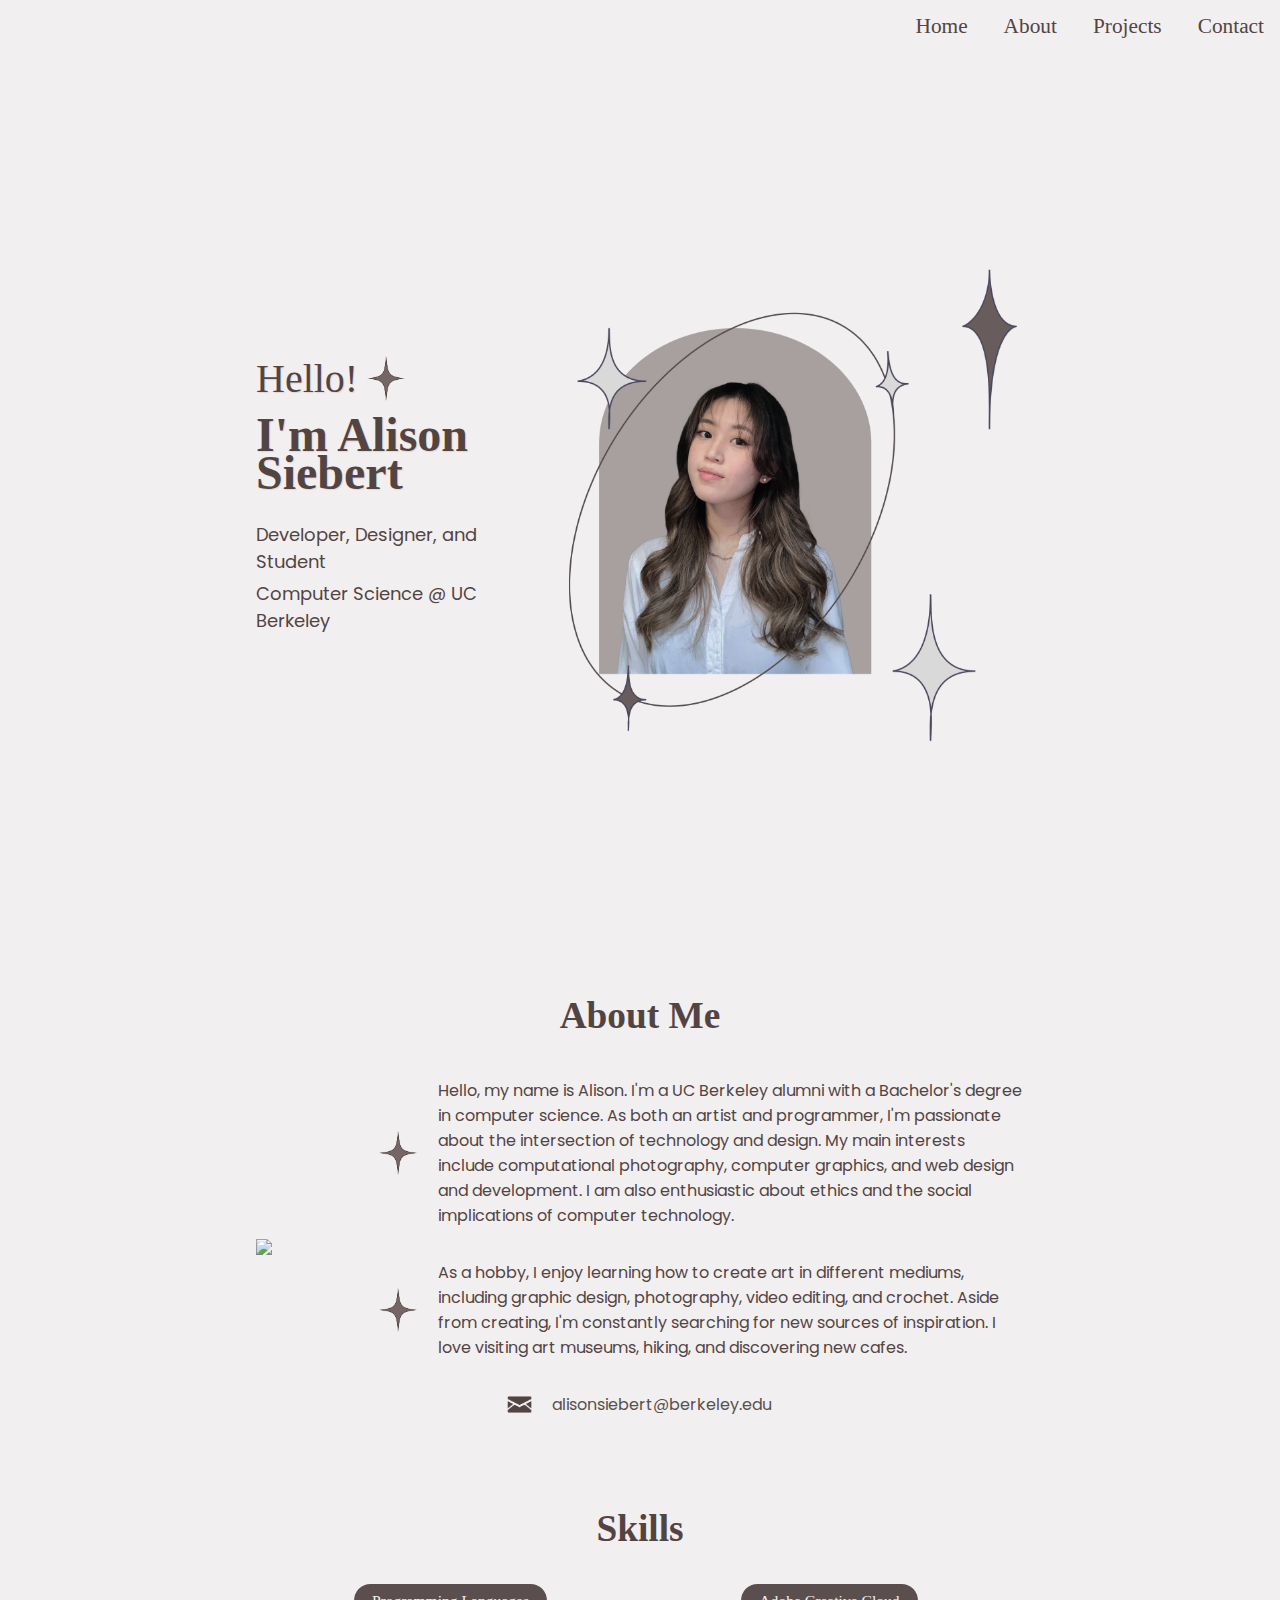
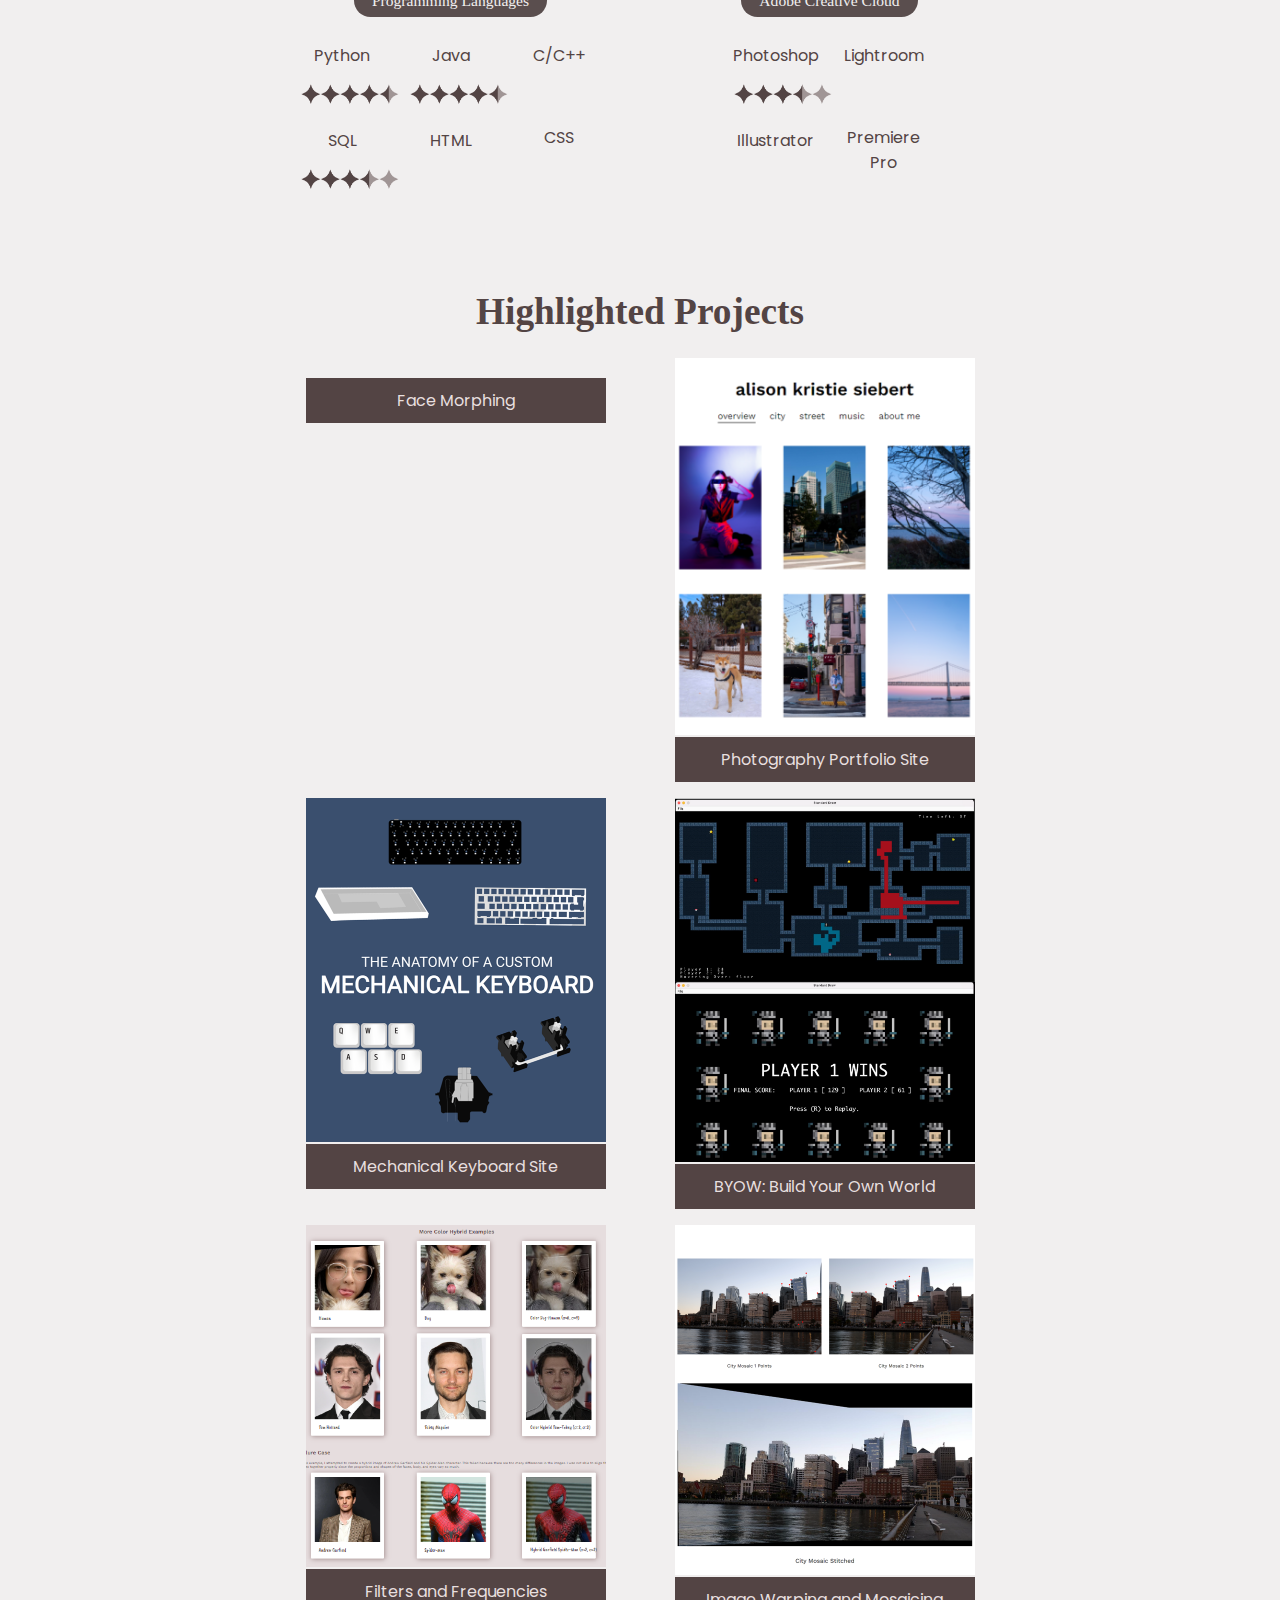
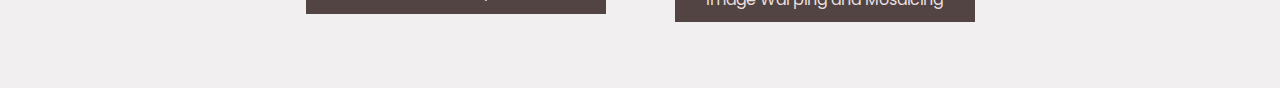
==== commit 5845b5c6: "added projects + updated contact" ====
--- a/index.html
+++ b/index.html
@@ -94,6 +94,12 @@
                                 I love visiting art museums, hiking, and discovering new cafes.
                             </p>
                         </div>
+                        <center>
+                            <div class="container email">
+                                <img src="assets/images/envelope.png" alt="" width="25px">
+                                <p>alisonsiebert@berkeley.edu</p>
+                            </div>
+                        </center>
                     </div>
                     <br>
                 </div>
@@ -180,12 +186,16 @@
             <div class="projectflex">
                 <div class="row">
                     <div class="proj-column">
-                        <img src="assets/images/jk.png" alt="" width="300">
-                        <figcaption><a href="https://asieb18.github.io/Face-Morphing"><p><span>CS 194-26: Face Morphing</span></p></a></figcaption>
-                    </div>
-                    <div class="proj-column">
-                        <img src="assets/images/photography.png" alt="" width="300">
-                        <figcaption><a href="https://asieb18.github.io/photography/"><p><span>Photography Portfolio Site</span></p></a></figcaption>
+                        <figure>
+                            <img src="assets/images/jk.png" alt="" width="300">
+                            <figcaption><a href="https://asieb18.github.io/Face-Morphing"><p>Face Morphing</p></a></figcaption>
+                        </figure>
+                    </div>
+                    <div class="proj-column">
+                        <figure>
+                            <img src="assets/images/photography.png" alt="" width="300">
+                            <figcaption><a href="https://asieb18.github.io/photography/"><p>Photography Portfolio Site</p></a></figcaption>
+                        </figure>
                     </div>
                     <!--
                     <div class="proj-column">
@@ -193,13 +203,39 @@
                         <figcaption><a href="https://asieb18.github.io/194-26-Project-1/"><h3><span>Photography Portfolio Site</span></h3></a></figcaption>
                     </div>-->
                 </div>
-            </div>
-            <br>
-            <br>
-
-                 
-            <a href="projects.html"><h3><span>see more projects! -></span></h3></a>
-     
+                
+                <div class="row">
+                    <div class="proj-column">
+                        <figure>
+                            <img src="assets/images/keeb.png" alt="" width="300">
+                            <figcaption><a href="https://asieb18.github.io/keyboard"><p>Mechanical Keyboard Site</p></a></figcaption>
+                        </figure>
+                    </div>
+                    <div class="proj-column">
+                        <figure>
+                            <img src="assets/images/game.png" alt="" width="300">
+                            <figcaption><a href="https://asieb18.github.io/photography/"><p>BYOW: Build Your Own World</p></a></figcaption>
+                        </figure>
+                    </div>
+                </div>
+
+                <div class="row">
+                    <div class="proj-column">
+                        <figure>
+                            <img src="assets/images/filters.png" alt="" width="300">
+                            <figcaption><a href="https://asieb18.github.io/Face-Morphing"><p>Filters and Frequencies</p></a></figcaption>
+                        </figure>
+                    </div>
+                    <div class="proj-column">
+                        <figure>
+                            <img src="assets/images/mosaic.png" alt="" width="300">
+                            <figcaption><a href="https://asieb18.github.io/Image-Warping-and-Mosaicing/"><p>Image Warping and Mosaicing</p></a></figcaption>
+                        </figure>
+                    </div>
+                </div>
+            </div>
+            <br>
+            <br>     
             
         </center>
         
--- a/assets/css/style.css
+++ b/assets/css/style.css
@@ -114,6 +114,7 @@
     font-size: smaller;
 }
 
+
 #desc {
     font-size: large;
     margin: 0.1px;
@@ -194,8 +195,30 @@
     flex: 10%;
     max-width: 100%;
     padding: 0 0;
-}
-
+    display: inline-block;
+
+}
+
+.email {
+    padding-left: 20%;
+    color: #594f4f;
+}
+
+/* Create brown box for project image title */
+figcaption p {
+    padding: 10px 0; 
+    box-sizing: border-box; 
+    width: 100%; 
+    background-color: #534444;
+    color:#E7DFDF;
+    margin-top: -5px /* Remove gap btwn pic and caption */
+}
+
+figure {
+    width: 300px;
+    margin: 0;
+    display: inline-block;  
+}
 
 
 /* Responsive layout - makes the two columns stack on top of each other instead of next to each other */
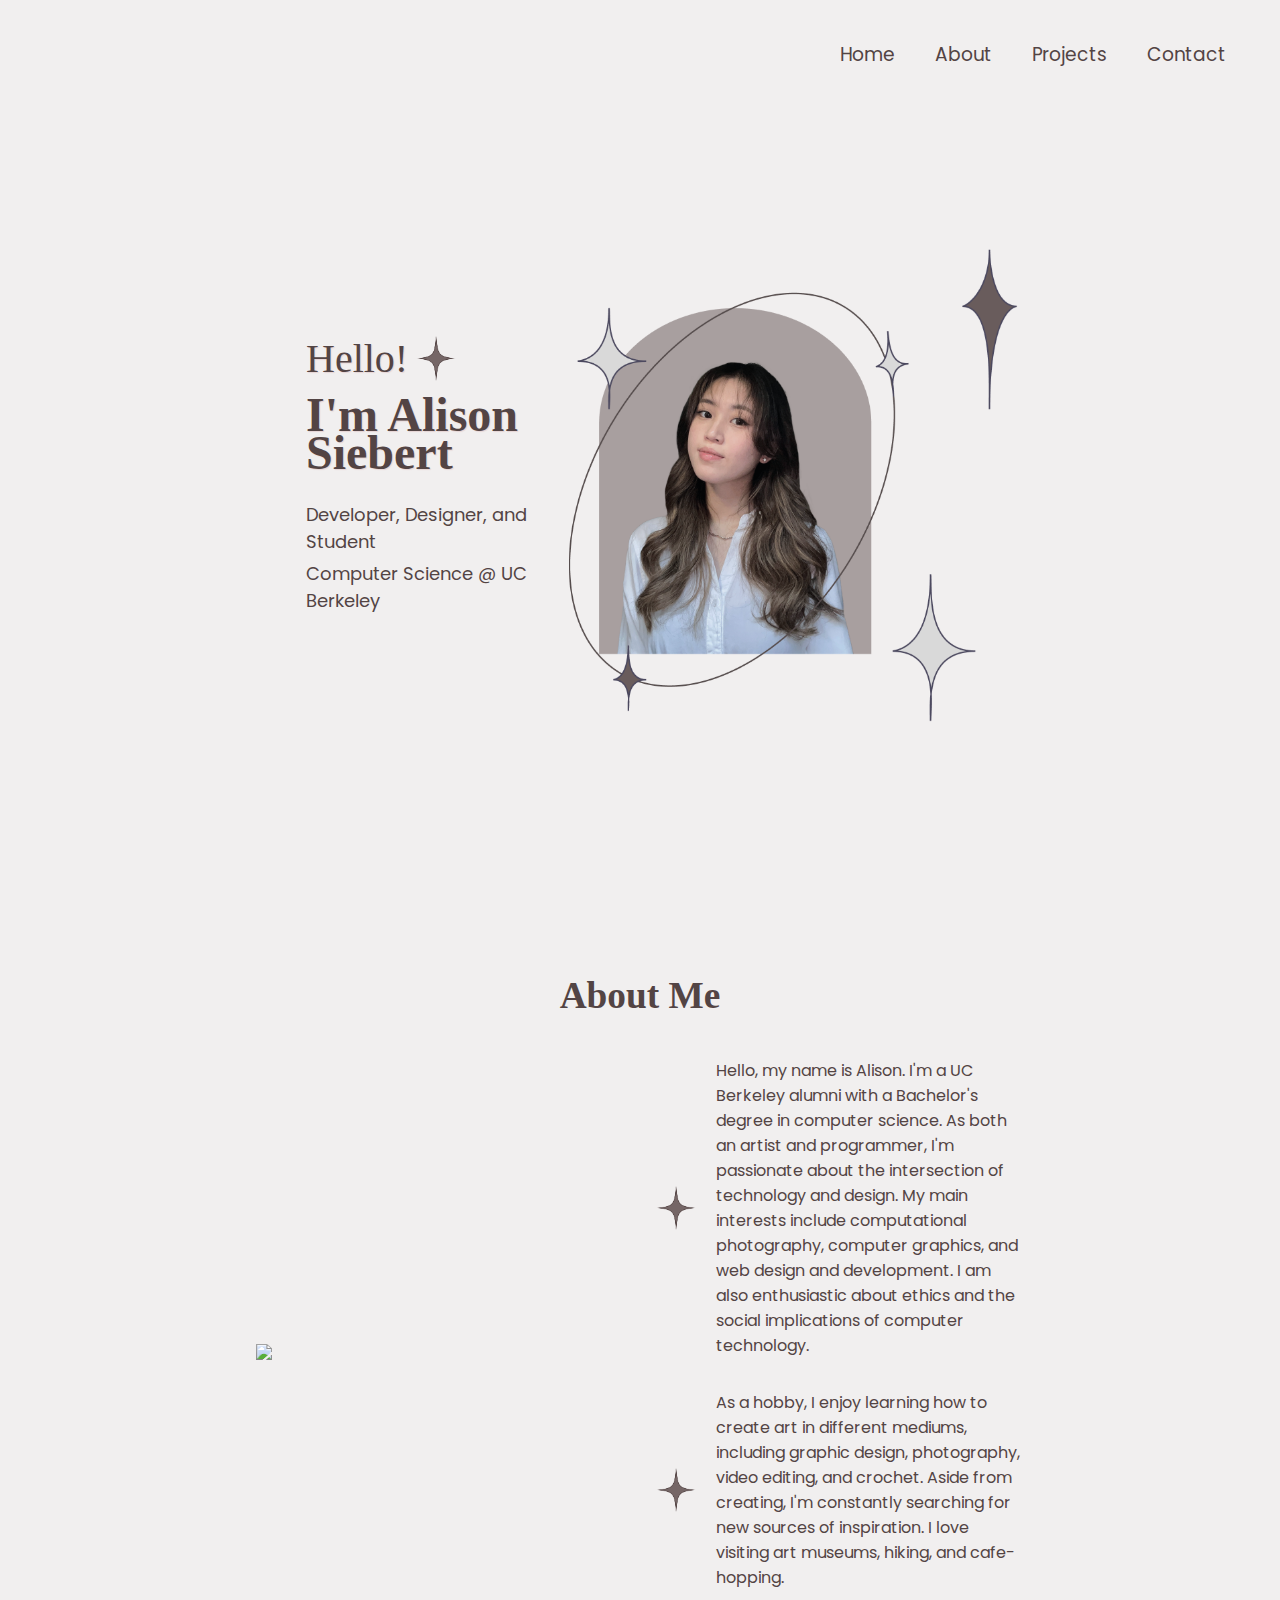
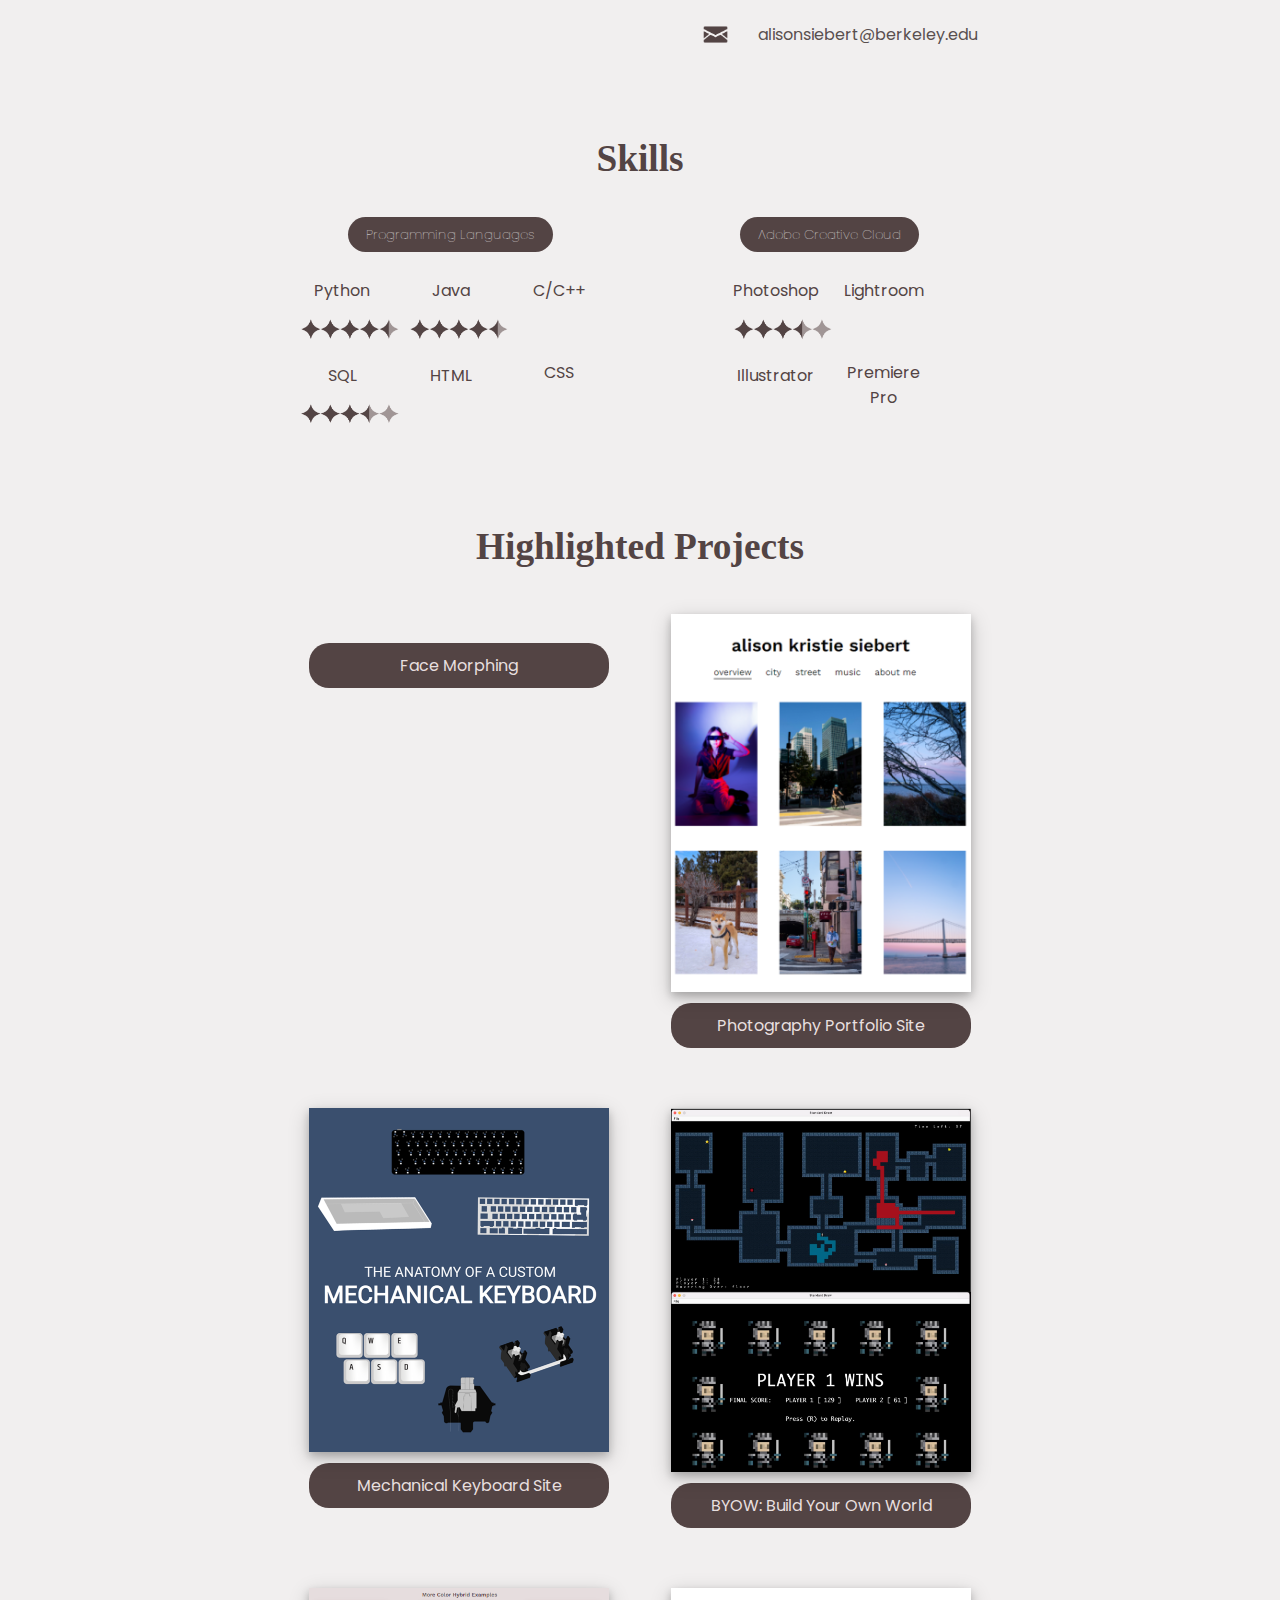
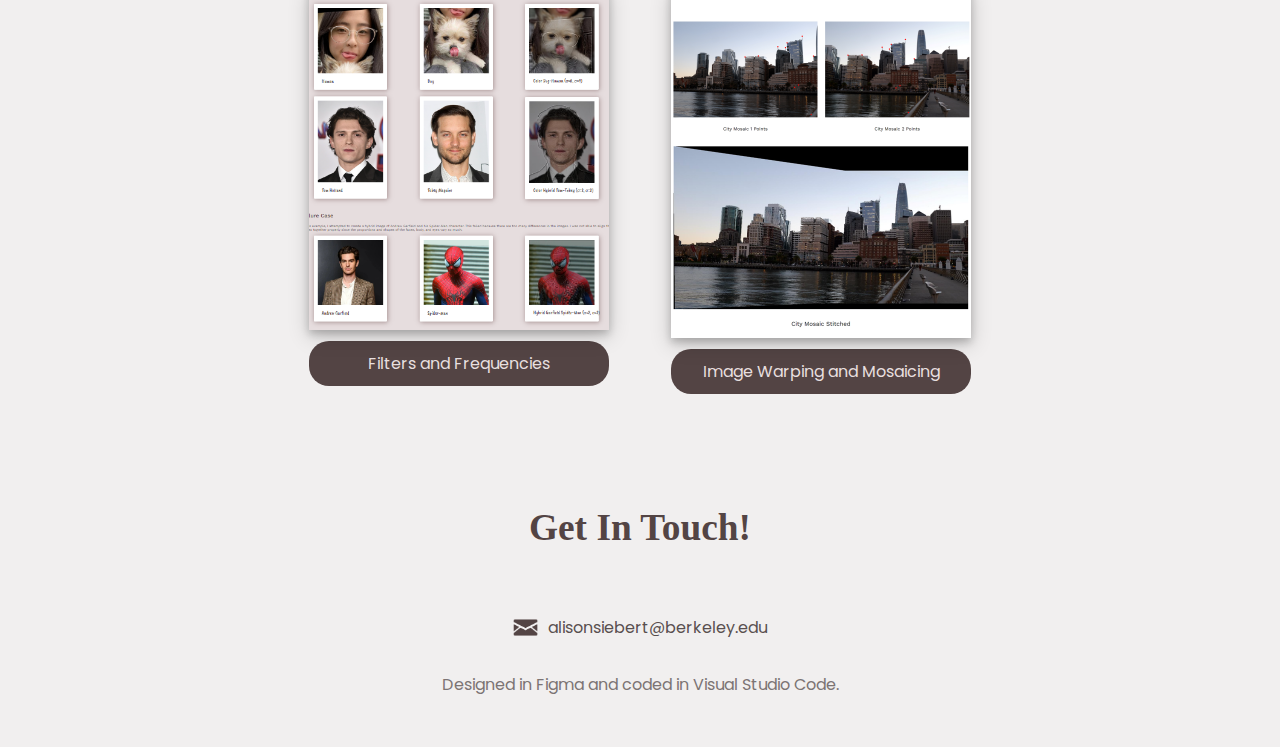
==== commit 1242747d: "Fixed Spacing + Links" ====
--- a/index.html
+++ b/index.html
@@ -27,13 +27,13 @@
 
     <div class="navbar">
         <div class="nav-left">
-            <img src="assets/images/faviconc.png" alt="" width="40px">
+            <a href="index.html"><img src="assets/images/faviconc.png" alt="" width="46px"></a>
         </div>
         <div class="nav-right">
             <a href="index.html">Home</a>
-            <a href="index.html">About</a>
-            <a href="index.html">Projects</a>
-            <a href="index.html">Contact</a>
+            <a href="#about">About</a>
+            <a href="#projects">Projects</a>
+            <a href="#contact">Contact</a>
             </div>
         </div>
     </div>
@@ -41,7 +41,7 @@
     <!--CONTENT-->
     <div class="content">
   
-        <div class="home">
+        <div class="home" id="mobile">
             <div class="home-text">
                 <div class="container">
                     <h1 class="light">Hello!</h1> 
@@ -64,7 +64,8 @@
         </div>
 
 
-        <br id ="About">
+        <div id ="about">
+        <br>
         <br>
         <br>
         <br>
@@ -73,8 +74,8 @@
             <center>
                 <h2>About Me</h2></center>
                 
-                <div class="container">
-                    <img src="assets/images/aboutme.png" width="350px">
+                <div class="container about">
+                    <img src="assets/images/aboutme.png" class="about-img" width="350px">
                     <div class="intro-text">
                         <div class="container">
                             <img src="assets/images/star-medium.png" alt="" width="40px">
@@ -91,7 +92,7 @@
                             <p>
                                 As a hobby, I enjoy learning how to create art in different mediums, including graphic design, photography, video editing, and crochet.
                                 Aside from creating, I'm constantly searching for new sources of inspiration.
-                                I love visiting art museums, hiking, and discovering new cafes.
+                                I love visiting art museums, hiking, and cafe-hopping.
                             </p>
                         </div>
                         <center>
@@ -106,6 +107,7 @@
             
             
         </div>
+        </div>
 
         <center>
             <!--SKILLS-->
@@ -116,7 +118,7 @@
 
             <div class="skill-row">
                 <div class="skill-column">
-            <h3><span>Programming Languages</span></h3>
+            <p><span>Programming Languages</span></p>
 
             <div id="stars">
                 <div class="row">
@@ -148,7 +150,7 @@
             <br>
 
             <div class="skill-column">
-            <h3><span>Adobe Creative Cloud</span></h3>
+            <p><span>Adobe Creative Cloud</span></p>
 
             <div id="stars">
                 <div class="row">
@@ -163,7 +165,7 @@
                         <p>Lightroom</p>
                         <img src="assets/images/four.png" alt="" width="100">
             
-                        <p>Premiere Pro</p>
+                        <p id="projects">Premiere Pro</p>
                         <img src="assets/images/three.png" alt="" width="100">
                     </div>
                 </div>
@@ -181,19 +183,19 @@
             <!--HIGHLIGHTED PROJECTS-->
             <!--CS194-26 PROJECTS 1-3-->
 
-            <h2 id="Projects">Highlighted Projects</h2>
-
-            <div class="projectflex">
-                <div class="row">
-                    <div class="proj-column">
-                        <figure>
-                            <img src="assets/images/jk.png" alt="" width="300">
+            <h2>Highlighted Projects</h2>
+
+            <div class="project">
+                <div class="row" id="proj">
+                    <div class="proj-column">
+                        <figure>
+                            <a href="https://asieb18.github.io/Face-Morphing"><img src="assets/images/jk.png" alt="" width="300"></a>
                             <figcaption><a href="https://asieb18.github.io/Face-Morphing"><p>Face Morphing</p></a></figcaption>
                         </figure>
                     </div>
                     <div class="proj-column">
                         <figure>
-                            <img src="assets/images/photography.png" alt="" width="300">
+                            <a href="https://asieb18.github.io/photography/"><img src="assets/images/photography.png" alt="" width="300"></a>
                             <figcaption><a href="https://asieb18.github.io/photography/"><p>Photography Portfolio Site</p></a></figcaption>
                         </figure>
                     </div>
@@ -204,31 +206,31 @@
                     </div>-->
                 </div>
                 
-                <div class="row">
-                    <div class="proj-column">
-                        <figure>
-                            <img src="assets/images/keeb.png" alt="" width="300">
+                <div class="row" id="proj">
+                    <div class="proj-column">
+                        <figure>
+                            <a href="https://asieb18.github.io/keyboard"><img src="assets/images/keeb.png" alt="" width="300"></a>
                             <figcaption><a href="https://asieb18.github.io/keyboard"><p>Mechanical Keyboard Site</p></a></figcaption>
                         </figure>
                     </div>
                     <div class="proj-column">
                         <figure>
-                            <img src="assets/images/game.png" alt="" width="300">
-                            <figcaption><a href="https://asieb18.github.io/photography/"><p>BYOW: Build Your Own World</p></a></figcaption>
-                        </figure>
-                    </div>
-                </div>
-
-                <div class="row">
-                    <div class="proj-column">
-                        <figure>
-                            <img src="assets/images/filters.png" alt="" width="300">
-                            <figcaption><a href="https://asieb18.github.io/Face-Morphing"><p>Filters and Frequencies</p></a></figcaption>
-                        </figure>
-                    </div>
-                    <div class="proj-column">
-                        <figure>
-                            <img src="assets/images/mosaic.png" alt="" width="300">
+                            <a href="https://sp21.datastructur.es/materials/proj/proj3/proj3"><img src="assets/images/game.png" alt="" width="300"></a>
+                            <figcaption><a href="https://sp21.datastructur.es/materials/proj/proj3/proj3"><p>BYOW: Build Your Own World</p></a></figcaption>
+                        </figure>
+                    </div>
+                </div>
+
+                <div class="row" id="proj">
+                    <div class="proj-column">
+                        <figure>
+                            <a href="https://asieb18.github.io/Filters-and-Frequencies"><img src="assets/images/filters.png" alt="" width="300"></a>
+                            <figcaption><a href="https://asieb18.github.io/Filters-and-Frequencies"><p>Filters and Frequencies</p></a></figcaption>
+                        </figure>
+                    </div>
+                    <div class="proj-column">
+                        <figure>
+                            <a href="https://asieb18.github.io/Image-Warping-and-Mosaicing/"><img src="assets/images/mosaic.png" alt="" width="300"></a>
                             <figcaption><a href="https://asieb18.github.io/Image-Warping-and-Mosaicing/"><p>Image Warping and Mosaicing</p></a></figcaption>
                         </figure>
                     </div>
@@ -240,21 +242,26 @@
         </center>
         
 
-        <!--CONTACT SECTION
-        <div class="contact">
+        <!--CONTACT SECTION -->
+        <div id="contact">
             <center>
         
-            <h2 id="Contact">Contact Me</h2>
-
-            <p>Email: alisonsiebert@berkeley.edu, 
-                <a href="https://www.linkedin.com/in/alison-siebert/">Linkedin</a>
-            </p>
-            
-            <br>
+            <h2>Get In Touch!</h2>
+
+            <a href="https://github.com/asieb18"><img src="assets/images/g.png" alt="" width="70" class="button"></a>
+            <a href="http://linkedin.com/in/alison-siebert"><img src="assets/images/linkedin.png" alt="" width="70" class="button"></a>
+
+            <div class="container email">
+                <img src="assets/images/envelope.png" alt="" width="25px">
+                <p>alisonsiebert@berkeley.edu</p>
+            </div>
+            
+            <p id="light">Designed in Figma and coded in Visual Studio Code.</p>
+            
       
         </center>
         </div>
-        -->
+       
         
     </div>
 </body>
--- a/assets/css/style.css
+++ b/assets/css/style.css
@@ -11,7 +11,6 @@
 
 /*Navigation Bar*/
 .navbar {
-    font-family: 'Playfair Display';
     display: fixed;
     overflow: hidden;
     background-color: #F1EFEF;
@@ -20,7 +19,30 @@
     z-index:1;
 }
 
-/*Content*/
+/* Links inside the navbar */
+.nav-right a {
+    font-size: 14pt;
+    color: #534444;
+    text-align: center;
+    padding: 40px 18px;
+    text-decoration: none;
+    display: inline-block;
+    list-style-type: none;
+    font-weight: 400;
+}
+
+.nav-left {
+    float:left;
+    padding-top: 35px;
+    padding-left: 50px;
+}
+
+.nav-right {
+    float:right;
+    padding-right: 36px;
+}
+
+/*Page Contents*/
 .content {
     padding-left: 20%;
     padding-right: 20%;
@@ -29,11 +51,12 @@
 
 
 /* SECTION PADDING */
-.contact {
+#contact {
     margin-bottom: 50px;
 }
 
 .intro-text {
+    flex: 1;
     padding-left: 50px;
 }
 
@@ -41,6 +64,7 @@
     padding-left: 20px;
 }
 
+
 /* home section */
 
 /* Flexbox container for home section */
@@ -50,12 +74,13 @@
     justify-content: center;
     flex-direction: row; /* Align items horizontally */
     height: 80vh;
-
+    margin-top: -20px;
 }
 
 /* Style for text section */
 .home-text {
     text-align: left;
+    padding-left: 50px;
 }
 
 /* Center the image within the home-img container */
@@ -102,8 +127,8 @@
 }
 
 /* Background bubble for subheaders */
-h3 span {
-    background-color: #5a4e4e;
+p span {
+    background-color: #534444;
     border-radius: 20px;
     color: #F1EFEF;
     padding: 8px;
@@ -121,11 +146,11 @@
     padding-bottom: 5px;
 }
 
-/* underlines current navbar page 
+/* underlines current navbar page */
 #curr-page {
     border-bottom: 1px solid #534444;
 }
-*/
+
 
 /* Image text side by side */
 .container {
@@ -140,33 +165,15 @@
     color: #534444;
 }
 
-/* Links inside the navbar */
-.navbar a {
-    font-size: 16pt;
-    color: #534444;
-    text-align: center;
-    padding: 14px 16px;
-    text-decoration: none;
-    display: inline-block;
-    list-style-type: none;
-    font-weight: 400;
-}
-
-.nav-left {
-    float:left;
-    padding: 10px;
-    padding-left: 20px;
-}
-
-.nav-right {
-    float:right;
-}
-
 .row {
     display: flex;
     flex-wrap: wrap;
     padding: 0 15px;
     justify-content: center;
+}
+
+#proj {
+    padding: 22px;
 }
 
 /* Create four equal columns that sits next to each other */
@@ -211,15 +218,41 @@
     width: 100%; 
     background-color: #534444;
     color:#E7DFDF;
-    margin-top: -5px /* Remove gap btwn pic and caption */
+    margin-top: 4px;
+    border-radius: 20px;
 }
 
 figure {
     width: 300px;
     margin: 0;
     display: inline-block;  
-}
-
+    transition: 400ms;
+}
+
+figure img:hover {
+    opacity: 80%;
+    FILTER: blur(0.5px);
+    
+
+}
+
+.container.email {
+    display: flex;
+    justify-content: center;
+    align-items: center;
+    gap: 10px;
+    margin-left: -20%;
+}
+
+/* light text */
+#light {
+    color: #7c7474;
+}
+
+/* box shadow for proj imgs */
+.project img {
+    box-shadow: 0 4px 8px 0 rgba(0, 0, 0, 0.2), 0 6px 20px 0 rgba(0, 0, 0, 0.19);
+}
 
 /* Responsive layout - makes the two columns stack on top of each other instead of next to each other */
 @media screen and (max-width: 600px) {
@@ -232,73 +265,24 @@
 /* Responsive layout - makes the two columns stack on top of each other instead of next to each other */
 @media screen and (max-width: 1100px) {
     .skill-column {
-    flex: 100%;
-    max-width: 100%;
+        flex: 100%;
+        max-width: 100%;
     }
     .proj-column {
         flex: 100%;
     }
+    .home-img {
+        padding-left: 40px;
+        }
+    .container.about {
+        flex-direction: column;
+    }
+    .home {
+        padding-top: 140px;
+        flex-direction: column;
+    }
 }
 
 @media screen and (max-width: 1100px) {
-    .home-img {
-    padding-left: 40px;
-    }
-}
-
-
-/* The dropdown container 
-.dropdown {
-    float: left;
-    overflow: hidden;
-}
-
-/* Dropdown button 
-.dropdown .dropbtn {
-    font-size: 16pt;
-    border: none;
-    outline: none;
-    color: white;
-    padding: 14px 16px;
-    background-color: inherit;
-    font-family: inherit; /* Important for vertical align on mobile phones 
-    margin: 0; /* Important for vertical align on mobile phones 
-}
-
-/* Add a red background color to navbar links on hover
-.navbar a:hover, .dropdown:hover .dropbtn {
-    background-color: rgb(0, 0, 0);
-}
-
-
-/* Dropdown content (hidden by default) *
-.dropdown-content {
-    display: none;
-    position: absolute;
-    background-color: #f9f9f9;
-    min-width: 160px;
-    box-shadow: 0px 8px 16px 0px rgba(0,0,0,0.2);
-    z-index: 1;
-}
-
-/* Links inside the dropdown *
-.dropdown-content a {
-    float: none;
-    color: black;
-    padding: 12px 16px;
-    text-decoration: none;
-    display: block;
-    text-align: left;
-}
-
-/* Add a grey background color to dropdown links on hover *
-.dropdown-content a:hover {
-    background-color: #ddd;
-}
-
-/* Show the dropdown menu on hover /
-.dropdown:hover .dropdown-content {
-    display: block;
-}
-
-*/+    
+}
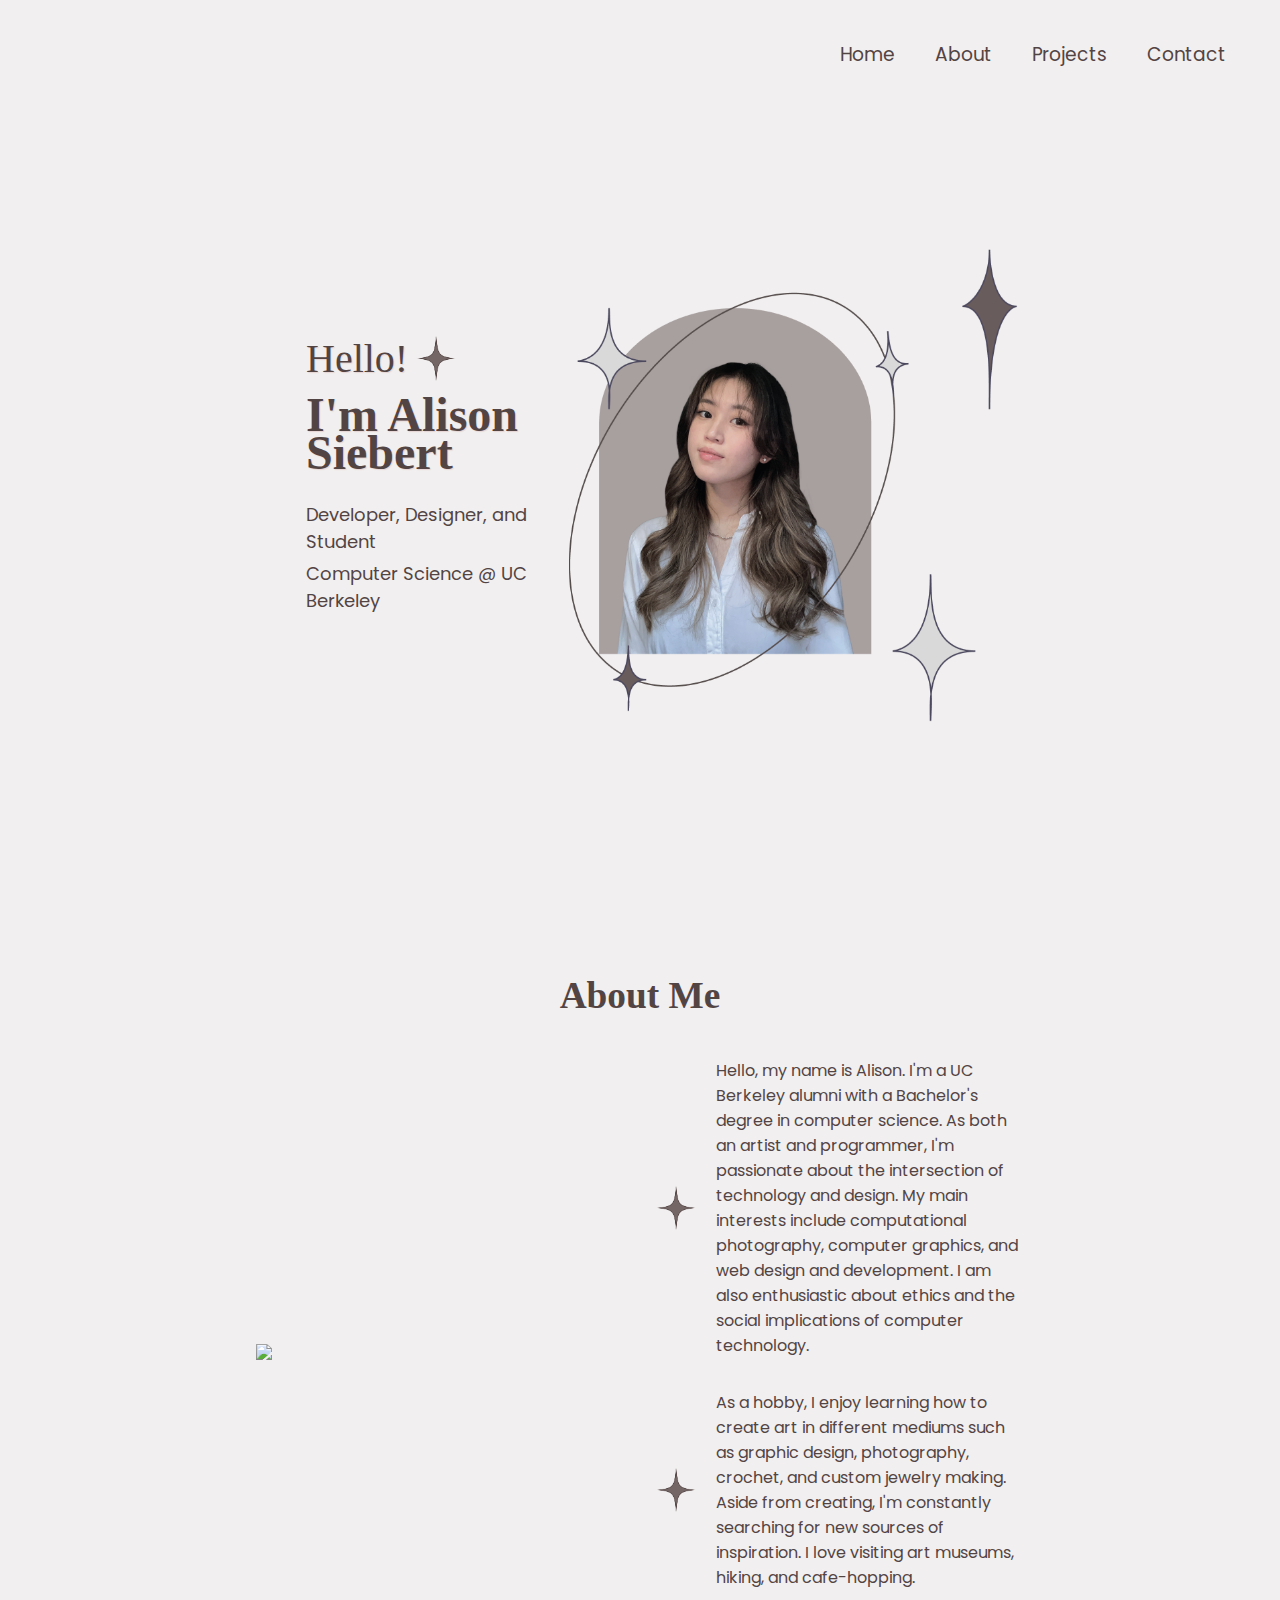
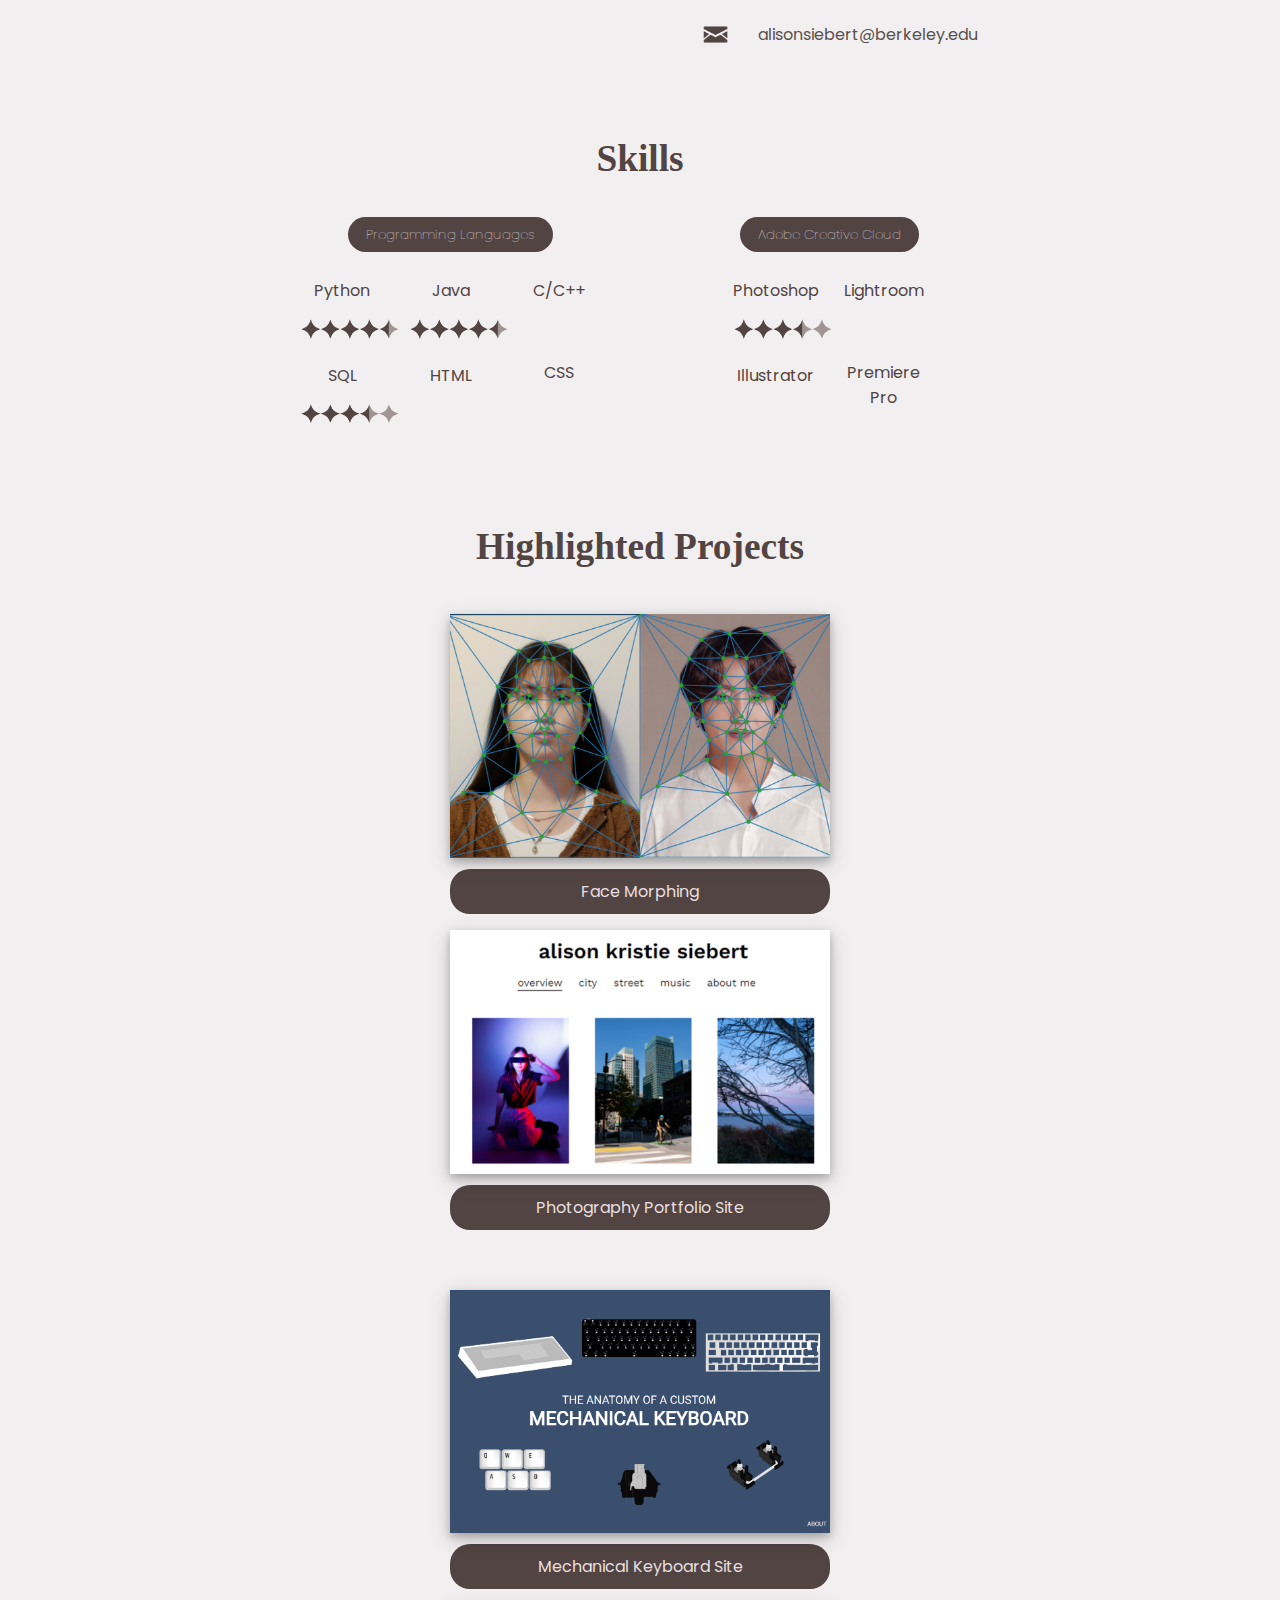
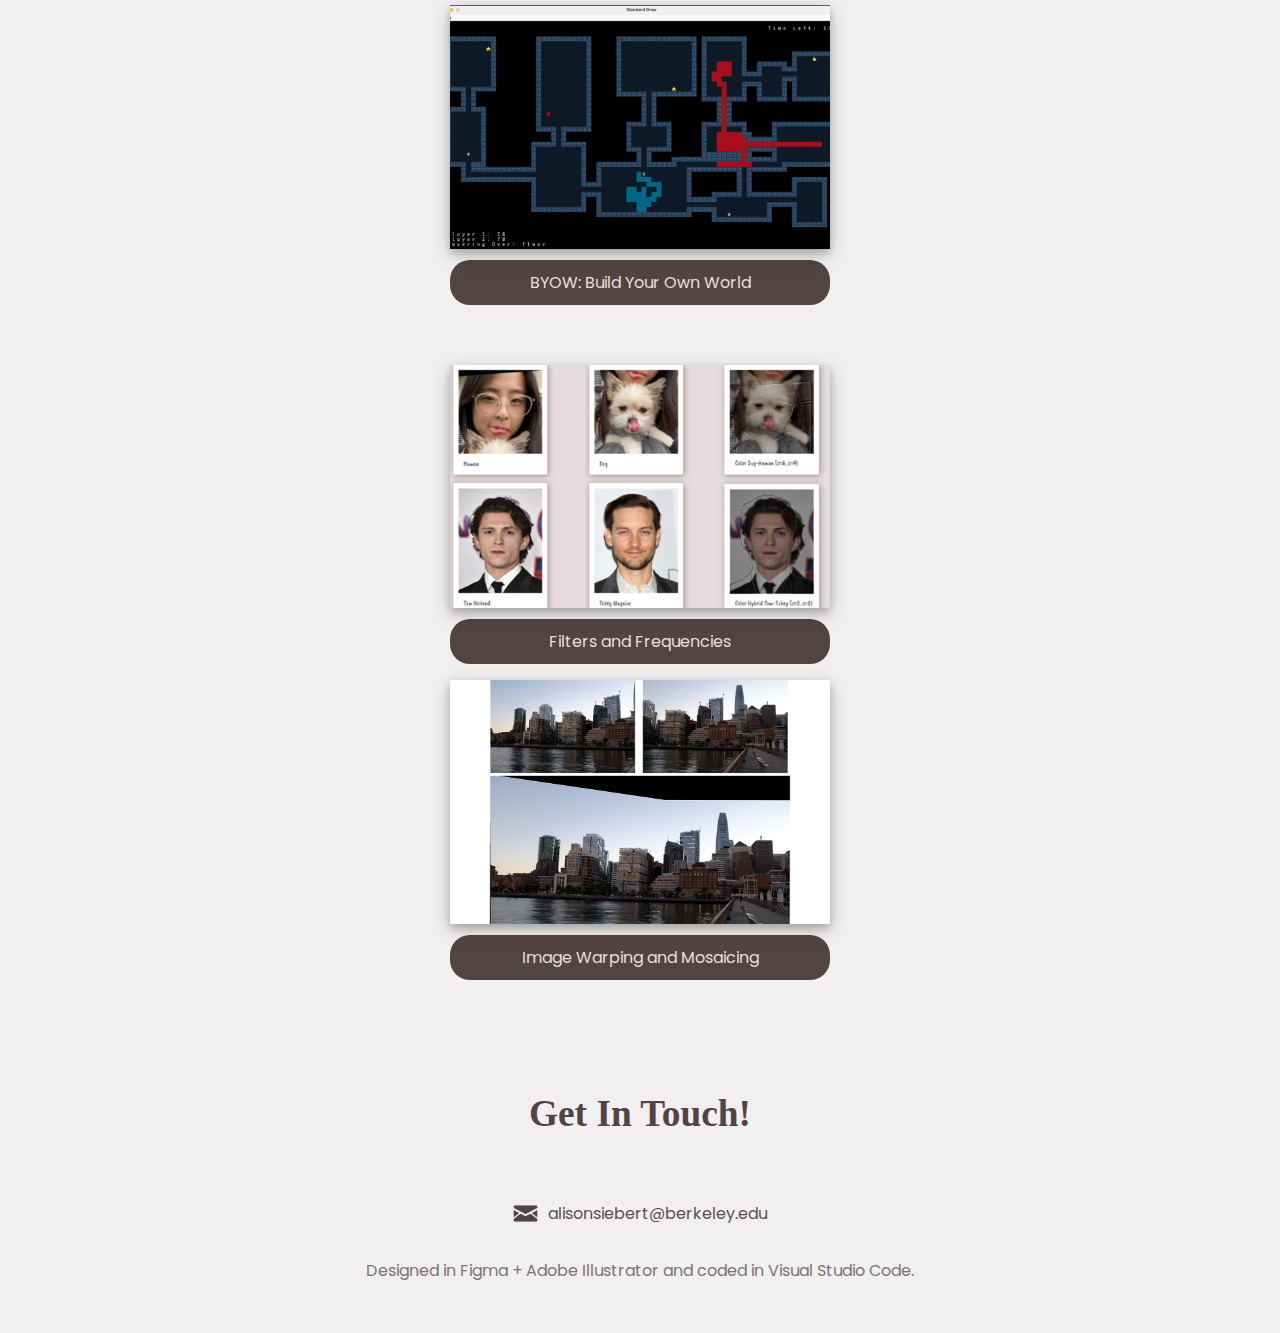
==== commit 5fbd0d7a: "changed proj imgs to horizontal" ====
--- a/index.html
+++ b/index.html
@@ -90,7 +90,7 @@
                             <img src="assets/images/star-medium.png" alt="" width="40px">
 
                             <p>
-                                As a hobby, I enjoy learning how to create art in different mediums, including graphic design, photography, video editing, and crochet.
+                                As a hobby, I enjoy learning how to create art in different mediums such as graphic design, photography, crochet, and custom jewelry making.
                                 Aside from creating, I'm constantly searching for new sources of inspiration.
                                 I love visiting art museums, hiking, and cafe-hopping.
                             </p>
@@ -189,13 +189,13 @@
                 <div class="row" id="proj">
                     <div class="proj-column">
                         <figure>
-                            <a href="https://asieb18.github.io/Face-Morphing"><img src="assets/images/jk.png" alt="" width="300"></a>
+                            <a href="https://asieb18.github.io/Face-Morphing"><img src="assets/images/jk.png" alt="" width="380"></a>
                             <figcaption><a href="https://asieb18.github.io/Face-Morphing"><p>Face Morphing</p></a></figcaption>
                         </figure>
                     </div>
                     <div class="proj-column">
                         <figure>
-                            <a href="https://asieb18.github.io/photography/"><img src="assets/images/photography.png" alt="" width="300"></a>
+                            <a href="https://asieb18.github.io/photography/"><img src="assets/images/photography.png" alt="" width="380"></a>
                             <figcaption><a href="https://asieb18.github.io/photography/"><p>Photography Portfolio Site</p></a></figcaption>
                         </figure>
                     </div>
@@ -209,13 +209,13 @@
                 <div class="row" id="proj">
                     <div class="proj-column">
                         <figure>
-                            <a href="https://asieb18.github.io/keyboard"><img src="assets/images/keeb.png" alt="" width="300"></a>
+                            <a href="https://asieb18.github.io/keyboard"><img src="assets/images/keeb.png" alt="" width="380"></a>
                             <figcaption><a href="https://asieb18.github.io/keyboard"><p>Mechanical Keyboard Site</p></a></figcaption>
                         </figure>
                     </div>
                     <div class="proj-column">
                         <figure>
-                            <a href="https://sp21.datastructur.es/materials/proj/proj3/proj3"><img src="assets/images/game.png" alt="" width="300"></a>
+                            <a href="https://sp21.datastructur.es/materials/proj/proj3/proj3"><img src="assets/images/game.png" alt="" width="380"></a>
                             <figcaption><a href="https://sp21.datastructur.es/materials/proj/proj3/proj3"><p>BYOW: Build Your Own World</p></a></figcaption>
                         </figure>
                     </div>
@@ -224,13 +224,13 @@
                 <div class="row" id="proj">
                     <div class="proj-column">
                         <figure>
-                            <a href="https://asieb18.github.io/Filters-and-Frequencies"><img src="assets/images/filters.png" alt="" width="300"></a>
+                            <a href="https://asieb18.github.io/Filters-and-Frequencies"><img src="assets/images/filters.png" alt="" width="380"></a>
                             <figcaption><a href="https://asieb18.github.io/Filters-and-Frequencies"><p>Filters and Frequencies</p></a></figcaption>
                         </figure>
                     </div>
                     <div class="proj-column">
                         <figure>
-                            <a href="https://asieb18.github.io/Image-Warping-and-Mosaicing/"><img src="assets/images/mosaic.png" alt="" width="300"></a>
+                            <a href="https://asieb18.github.io/Image-Warping-and-Mosaicing/"><img src="assets/images/mosaic.png" alt="" width="380"></a>
                             <figcaption><a href="https://asieb18.github.io/Image-Warping-and-Mosaicing/"><p>Image Warping and Mosaicing</p></a></figcaption>
                         </figure>
                     </div>
@@ -256,7 +256,7 @@
                 <p>alisonsiebert@berkeley.edu</p>
             </div>
             
-            <p id="light">Designed in Figma and coded in Visual Studio Code.</p>
+            <p id="light">Designed in Figma + Adobe Illustrator and coded in Visual Studio Code.</p>
             
       
         </center>
--- a/assets/css/style.css
+++ b/assets/css/style.css
@@ -201,9 +201,7 @@
 .proj-column {
     flex: 10%;
     max-width: 100%;
-    padding: 0 0;
     display: inline-block;
-
 }
 
 .email {
@@ -223,7 +221,7 @@
 }
 
 figure {
-    width: 300px;
+    width: 380px;
     margin: 0;
     display: inline-block;  
     transition: 400ms;
